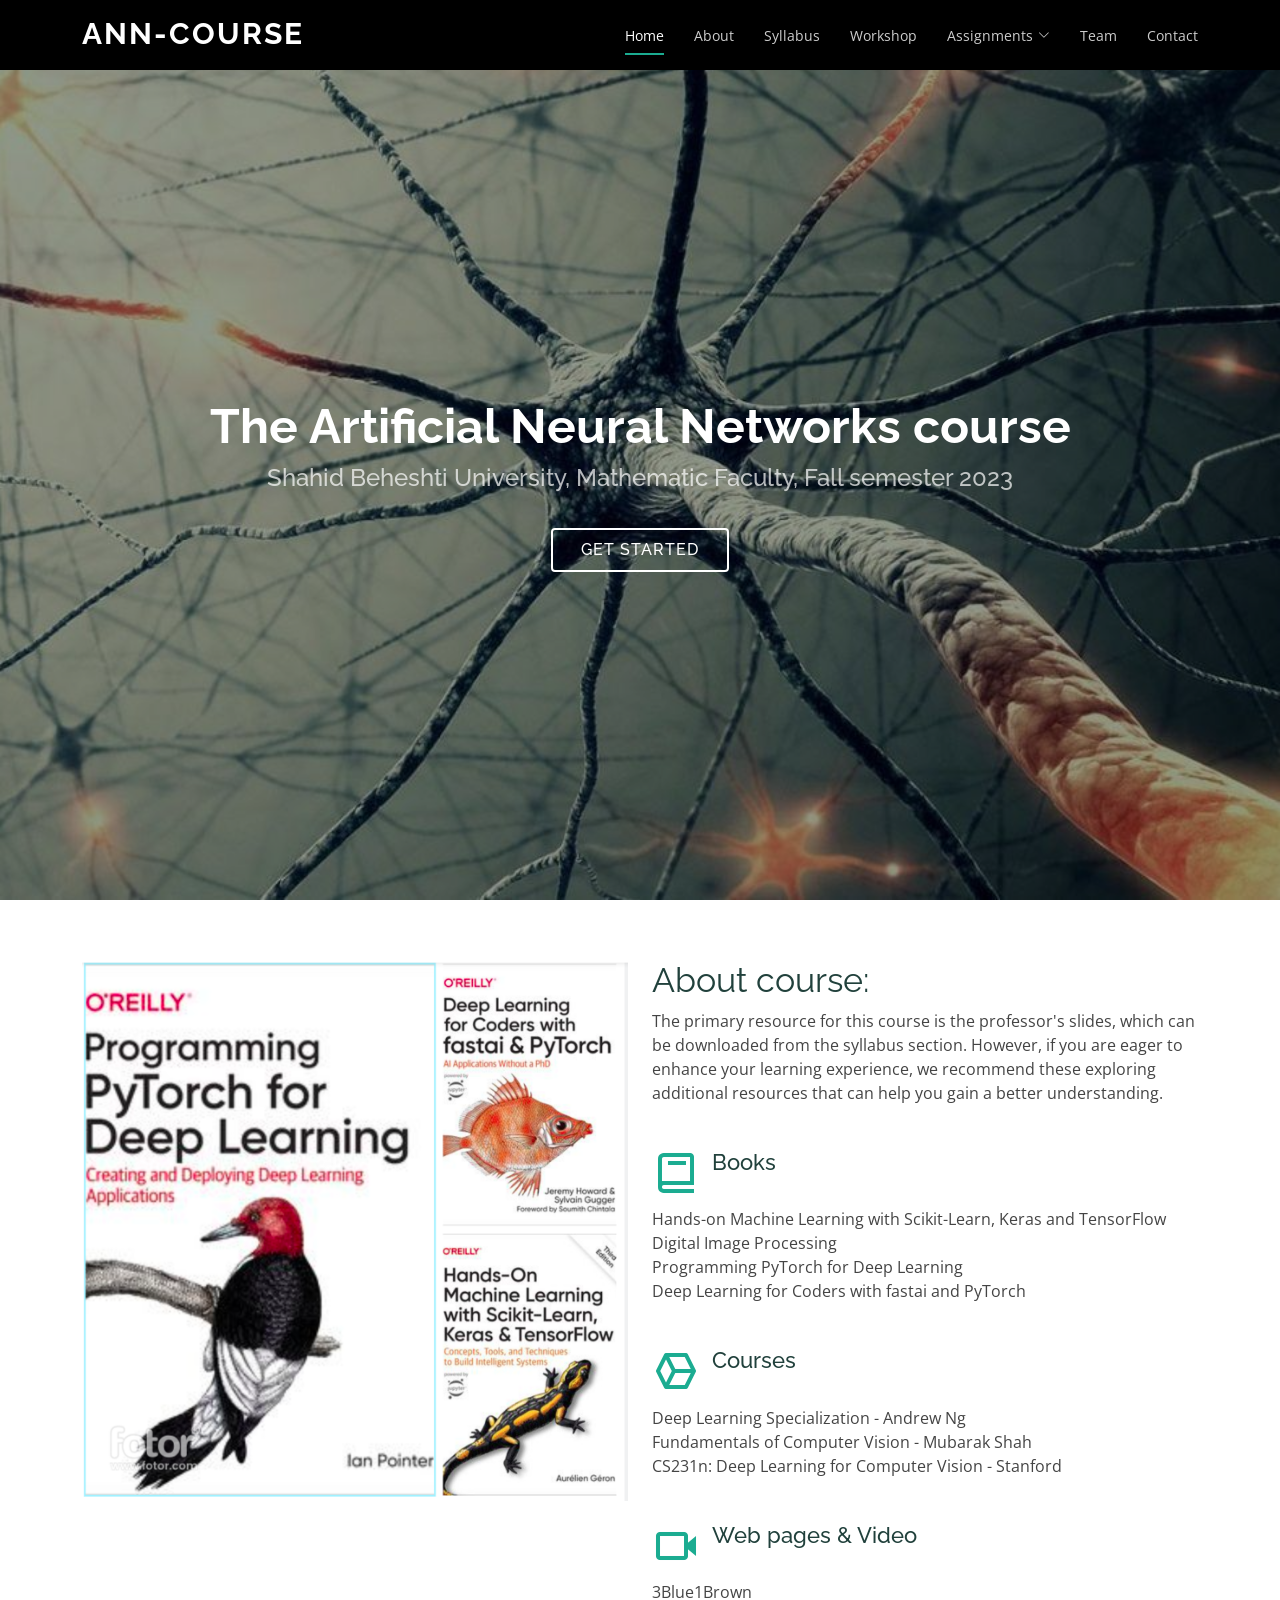
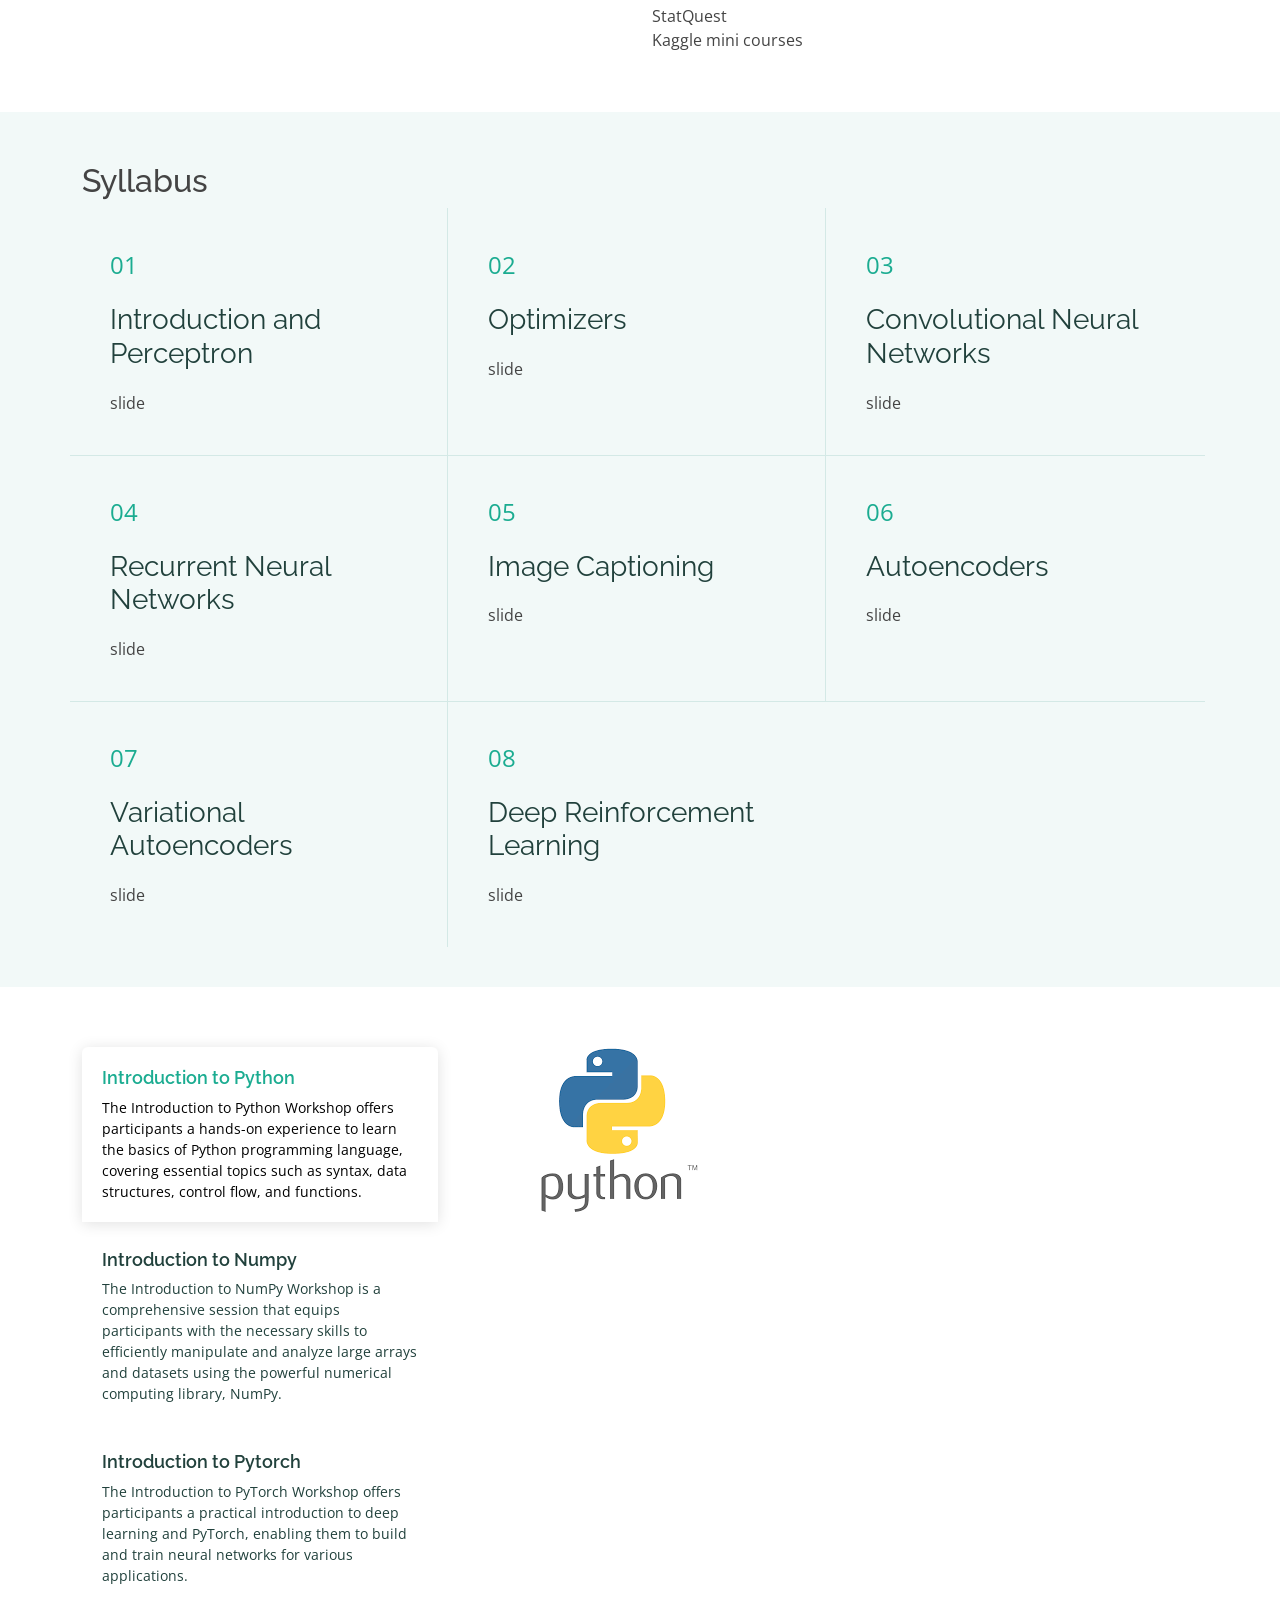
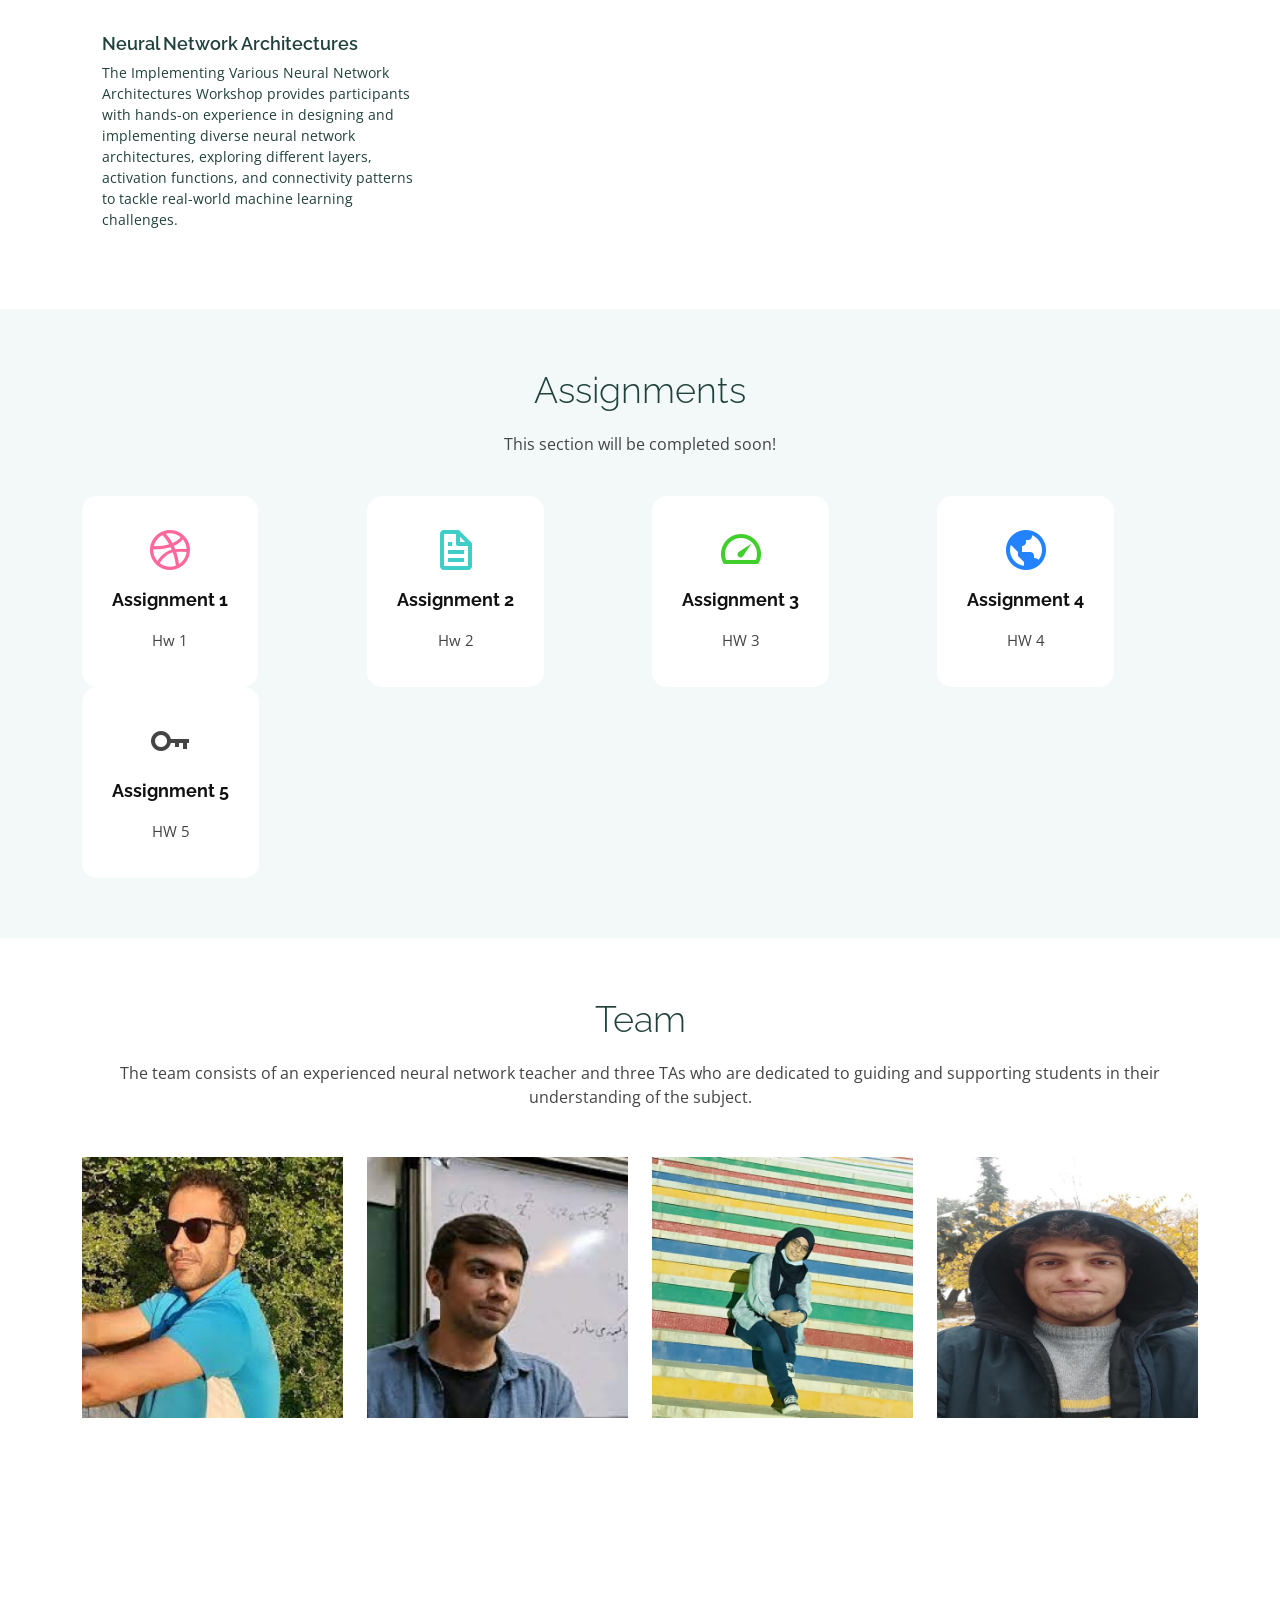
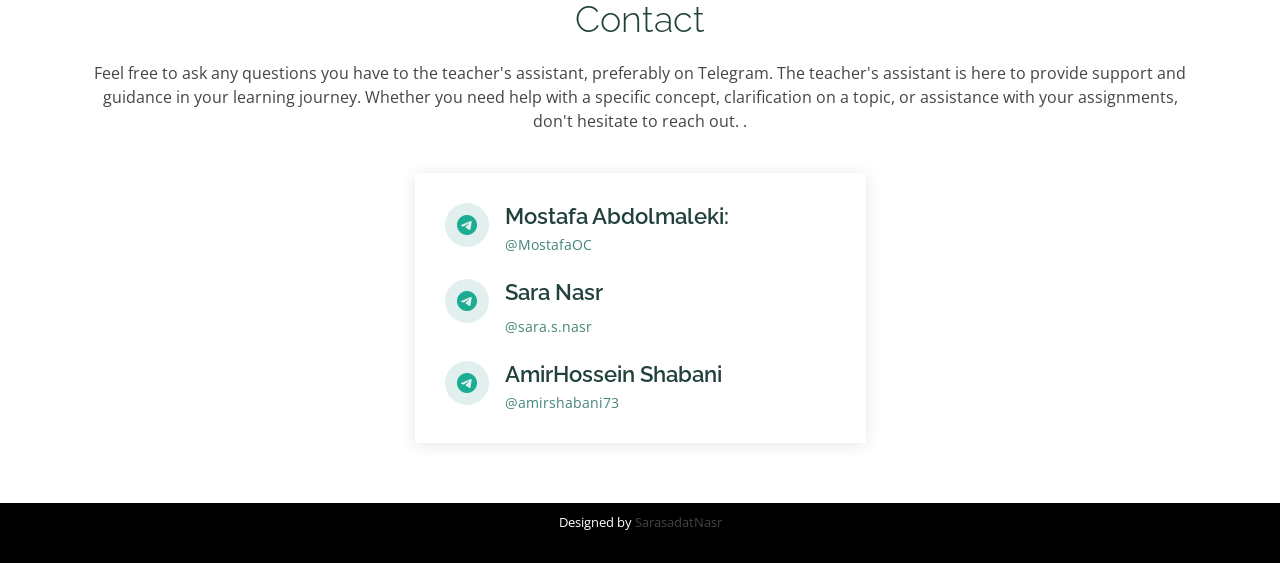
==== index.html @ a3af105b "Addition-00" ====
<!DOCTYPE html>
<html lang="en">

<head>
  <meta charset="utf-8">
  <meta content="width=device-width, initial-scale=1.0" name="viewport">

  <title>The Artificial Neural Networks course</title>
  <meta content="" name="description">
  <meta content="" name="keywords">

  <!-- Favicons -->
  <link href="assets/img/favicon.png" rel="icon">
  <link href="assets/img/apple-touch-icon.png" rel="apple-touch-icon">

  <!-- Google Fonts -->
  <link href="https://fonts.googleapis.com/css?family=Open+Sans:300,300i,400,400i,600,600i,700,700i|Raleway:300,300i,400,400i,500,500i,600,600i,700,700i|Poppins:300,300i,400,400i,500,500i,600,600i,700,700i" rel="stylesheet">

  <!-- Vendor CSS Files -->
  <link href="assets/vendor/aos/aos.css" rel="stylesheet">
  <link href="assets/vendor/bootstrap/css/bootstrap.min.css" rel="stylesheet">
  <link href="assets/vendor/bootstrap-icons/bootstrap-icons.css" rel="stylesheet">
  <link href="assets/vendor/boxicons/css/boxicons.min.css" rel="stylesheet">
  <link href="assets/vendor/glightbox/css/glightbox.min.css" rel="stylesheet">
  <link href="assets/vendor/swiper/swiper-bundle.min.css" rel="stylesheet">

  <!-- Template Main CSS File -->
  <link href="assets/css/style.css" rel="stylesheet">

  <!-- =======================================================
  * Template Name: Maxim
  * Updated: Sep 18 2023 with Bootstrap v5.3.2
  * Template URL: https://bootstrapmade.com/maxim-free-onepage-bootstrap-theme/
  * Author: BootstrapMade.com
  * License: https://bootstrapmade.com/license/
  ======================================================== -->
</head>

<body>

  <!-- ======= Header ======= -->
  <header id="header" class="fixed-top d-flex align-items-center">
    <div class="container d-flex justify-content-between">

      <div class="logo">
        <h1><a href="index.html">ANN-course</a></h1>
        <!-- Uncomment below if you prefer to use an image logo -->
        <!-- <a href="index.html"><img src="assets/img/logo.png" alt="" class="img-fluid"></a>-->
      </div>

      <nav id="navbar" class="navbar">
        <ul>
          <li><a class="nav-link scrollto active" href="#hero">Home</a></li>
          <li><a class="nav-link scrollto" href="#about">About</a></li>
          <li><a class="nav-link scrollto" href="#steps">Syllabus</a></li>
          <li><a class="nav-link scrollto " href="#portfolio">Workshop</a></li>
          <li class="dropdown"><a href="#services"><span>Assignments</span> <i class="bi bi-chevron-down"></i></a>
            <ul>
              <li><a href="#services">Assignment 1</a></li>
              <li><a href="#services">Assignment 2</a></li>
              <li><a href="#services">Assignment 3</a></li>
              <li><a href="#services">Assignment 4</a></li>
              <li><a href="#services">Assignment 5</a></li>
            </ul>
          </li>
          <li><a class="nav-link scrollto" href="#team">Team</a></li>
          <li><a class="nav-link scrollto" href="#contact">Contact</a></li>
        </ul>
        <i class="bi bi-list mobile-nav-toggle"></i>
      </nav><!-- .navbar -->

    </div>
  </header><!-- End Header -->

  <!-- ======= Hero Section ======= -->
  <section id="hero" class="d-flex flex-column justify-content-center align-items-center">
    <div class="container text-center text-md-left" data-aos="fade-up">
      <h1>The Artificial Neural Networks course</h1>
      <h2>Shahid Beheshti University, Mathematic Faculty, Fall semester 2023</h2>
      <a href="#about" class="btn-get-started scrollto">Get Started</a>
    </div>
  </section><!-- End Hero -->

  <main id="main">

    <!-- ======= About Section ======= -->
    <section id="about" class="about">
      <div class="container">

        <div class="row">
          <div class="col-xl-6 col-lg-7" data-aos="fade-right">
            <img src="assets/img/about-img.png" class="img-fluid" alt="">
          </div>
          <div class="col-xl-6 col-lg-5 pt-5 pt-lg-0">
            <h3 data-aos="fade-up">About course:</h3>
            <p data-aos="fade-up">
              The primary resource for this course is the professor's slides, which can be downloaded from the syllabus section. 
              However, if you are eager to enhance your learning experience, we recommend these exploring additional resources that
              can help you gain a better understanding.</p>
            <div class="icon-box" data-aos="fade-up">
              <i class="bx bx-book"><iconify-icon icon="clarity:book-line"></iconify-icon></i>
              <h4>Books</h4>
              <br>
              <a href="https://www.oreilly.com/library/view/hands-on-machine-learning/9781098125967/">
                Hands-on Machine Learning with Scikit-Learn, Keras and TensorFlow</a><br>
              <a href="http://sdeuoc.ac.in/sites/default/files/sde_videos/Digital%20Image%20Processing%203rd%20ed.%20-%20R.%20Gonzalez%2C%20R.%20Woods-ilovepdf-compressed.pdf">
              Digital Image Processing</a><br>
              <a href="https://www.oreilly.com/library/view/programming-pytorch-for/9781492045342/">
              Programming PyTorch for Deep Learning</a><br>
              <a href="https://www.oreilly.com/library/view/deep-learning-for/9781492045519/">
              Deep Learning for Coders with fastai and PyTorch</a>
            </div>

            <div class="icon-box" data-aos="fade-up" data-aos-delay="100">
              <i class="bx bx-cube-alt"></i>
              <h4>Courses</h4><br>
              <a href="https://www.coursera.org/specializations/deep-learning">Deep Learning Specialization - Andrew Ng</a><br>
              <a href="https://youtube.com/playlist?list=PLmyoWnoyCKo8epWKGHAm4m_SyzoYhslk5">Fundamentals of Computer Vision - Mubarak Shah</a><br>
              <a href="https://youtube.com/playlist?list=PLf7L7Kg8_FNxHATtLwDceyh72QQL9pvpQ">CS231n: Deep Learning for Computer Vision - Stanford</a>
            </div>

            <div class="icon-box" data-aos="fade-up" data-aos-delay="200">
              <i class="bx bx-video"></i>
              <h4>Web pages & Video</h4><br>
              <a href="https://www.youtube.com/c/3blue1brown/">3Blue1Brown </a><br>
              <a href="https://www.youtube.com/c/joshstarmer/">StatQuest</a><br>
              <a href="https://www.kaggle.com/learn">Kaggle mini courses </a>
            </div>

          </div>
        </div>

      </div>
    </section><!-- End About Section -->

    <!-- ======= Steps Section ======= -->
    <section id="steps" class="steps section-bg">
      <div class="container">
        <h2>Syllabus</h2>
        <div class="row no-gutters">

          <div class="col-lg-4 col-md-6 content-item" data-aos="fade-in">
            <span>01</span>
            <h4>Introduction and Perceptron</h4>
            <a href="./assets/slides/CNN.pdf">slide</a>
          </div>

          <div class="col-lg-4 col-md-6 content-item" data-aos="fade-in" data-aos-delay="100">
            <span>02</span>
            <h4>Optimizers</h4>
            <a href="./assets/slides/Optimizers.pdf">slide</a>
          </div>

          <div class="col-lg-4 col-md-6 content-item" data-aos="fade-in" data-aos-delay="200">
            <span>03</span>
            <h4> Convolutional Neural Networks</h4>
            <a href="./assets/slides/CNN.pdf">slide</a>
          </div>

          <div class="col-lg-4 col-md-6 content-item" data-aos="fade-in" data-aos-delay="300">
            <span>04</span>
            <h4>Recurrent Neural Networks</h4>
            <a href="./assets/slides/RNN.pdf">slide</a>
          </div>

          <div class="col-lg-4 col-md-6 content-item" data-aos="fade-in" data-aos-delay="400">
            <span>05</span>
            <h4>Image Captioning</h4>
            <a href="./assets/slides/Image captioning.pdf">slide</a>
          </div>

          <div class="col-lg-4 col-md-6 content-item" data-aos="fade-in" data-aos-delay="500">
            <span>06</span>
            <h4>Autoencoders</h4>
            <a href="./assets/slides/Autoencoders.pdf">slide</a>
          </div>

          <div class="col-lg-4 col-md-6 content-item" data-aos="fade-in" data-aos-delay="500">
            <span>07</span>
            <h4>Variational Autoencoders</h4>
            <a href="./assets/slides/VAE.pdf">slide</a>
          </div>

          <div class="col-lg-4 col-md-6 content-item" data-aos="fade-in" data-aos-delay="500">
            <span>08</span>
            <h4>Deep Reinforcement Learning</h4>
            <a href="./assets/slides/CNN.pdf">slide</a>
          </div>
        </div>

      </div>
    </section><!-- End Steps Section -->

    <!-- ======= Features Section ======= -->
    <section id="features" class="features">
      <div class="container">

        <div class="row">
          <div class="col-lg-4 mb-5 mb-lg-0" data-aos="fade-right">
            <ul class="nav nav-tabs flex-column">
              <li class="nav-item">
                <a class="nav-link active show" data-bs-toggle="tab" href="#tab-1">
                  <h4>Introduction to Python</h4>
                  <p>The Introduction to Python Workshop offers participants a hands-on experience to learn the basics of Python programming language,
                     covering essential topics such as syntax, data structures, control flow, and functions.</p>
                </a>
              </li>
              <li class="nav-item mt-2">
                <a class="nav-link" data-bs-toggle="tab" href="#tab-2">
                  <h4>Introduction to Numpy</h4>
                  <p>The Introduction to NumPy Workshop is a comprehensive session that equips participants with the necessary skills to
                    efficiently manipulate and analyze large arrays and datasets using the powerful numerical computing library, NumPy.</p>
                </a>
              </li>
              <li class="nav-item mt-2">
                <a class="nav-link" data-bs-toggle="tab" href="#tab-3">
                  <h4>Introduction to Pytorch</h4>
                  <p>The Introduction to PyTorch Workshop offers participants a practical introduction to deep learning and PyTorch,
                     enabling them to build and train neural networks for various applications.</p>
                </a>
              </li>
              <li class="nav-item mt-2">
                <a class="nav-link" data-bs-toggle="tab" href="#tab-4">
                  <h4>Neural Network Architectures</h4>
                  <p>The Implementing Various Neural Network Architectures Workshop provides participants with hands-on experience in
                    designing and implementing diverse neural network architectures, exploring different layers, activation functions, 
                    and connectivity patterns to tackle real-world machine learning challenges.</p>
                </a>
              </li>
            </ul>
          </div>
          <div class="col-lg-7 ml-auto" data-aos="fade-left">
            <div class="tab-content">
              <div class="tab-pane active show" id="tab-1">
                <figure>
                  <img src="assets/img/features-1.png" alt="" class="img-fluid">
                </figure>
              </div>
              <div class="tab-pane" id="tab-2">
                <figure>
                  <img src="assets/img/features-2.png" alt="" class="img-fluid">
                </figure>
              </div>
              <div class="tab-pane" id="tab-3">
                <figure>
                  <img src="assets/img/features-3.png" alt="" class="img-fluid">
                </figure>
              </div>
              <div class="tab-pane" id="tab-4">
                <figure>
                  <img src="assets/img/features-4.png" alt="" class="img-fluid">
                </figure>
              </div>
            </div>
          </div>
        </div>

      </div>
    </section><!-- End Features Section -->

    <!-- ======= Services Section ======= -->
    <section id="services" class="services section-bg">
      <div class="container">

        <div class="section-title" data-aos="fade-up">
          <h2>Assignments</h2>
          <p>This section will be completed soon!</p>
        </div>

        <div class="row">
          <div class="col-md-6 col-lg-3 d-flex align-items-stretch mb-5 mb-lg-0" data-aos="fade-up">
            <div class="icon-box icon-box-pink">
              <div class="icon"><i class="bx bxl-dribbble"></i></div>
              <h4 class="title"><a href="">Assignment 1</a></h4>
              <p class="description">Hw 1</p>
            </div>
          </div>

          <div class="col-md-6 col-lg-3 d-flex align-items-stretch mb-5 mb-lg-0" data-aos="fade-up" data-aos-delay="100">
            <div class="icon-box icon-box-cyan">
              <div class="icon"><i class="bx bx-file"></i></div>
              <h4 class="title"><a href="">Assignment 2</a></h4>
              <p class="description">Hw 2</p>
            </div>
          </div>

          <div class="col-md-6 col-lg-3 d-flex align-items-stretch mb-5 mb-lg-0" data-aos="fade-up" data-aos-delay="200">
            <div class="icon-box icon-box-green">
              <div class="icon"><i class="bx bx-tachometer"></i></div>
              <h4 class="title"><a href="">Assignment 3</a></h4>
              <p class="description">HW 3</p>
            </div>
          </div>

          <div class="col-md-6 col-lg-3 d-flex align-items-stretch mb-5 mb-lg-0" data-aos="fade-up" data-aos-delay="300">
            <div class="icon-box icon-box-blue">
              <div class="icon"><i class="bx bx-world"></i></div>
              <h4 class="title"><a href="">Assignment 4</a></h4>
              <p class="description">HW 4</p>
            </div>
          </div>

          <div class="col-md-6 col-lg-3 d-flex align-items-stretch mb-5 mb-lg-0" data-aos="fade-up" data-aos-delay="300">
            <div class="icon-box icon-box-yellow">
              <div class="icon"><i class="bx bx-key"></i></div>
              <h4 class="title"><a href="">Assignment 5</a></h4>
              <p class="description">HW 5</p>
            </div>
          </div>

        </div>

      </div>
    </section><!-- End Services Section -->


    <!-- ======= Team Section ======= -->
    <section id="team" class="team">
      <div class="container">

        <div class="section-title" data-aos="fade-up">
          <h2>Team</h2>
          <p>The team consists of an experienced neural network teacher and three TAs who are dedicated to guiding and supporting students in their understanding of the subject.</p>
          <br>
          <br>
        <div class="row">

          <div class="col-xl-3 col-lg-4 col-md-6" data-aos="fade-up">
            <div class="member">
              <img src="assets/img/team/team-1.jpeg" class="img-fluid" alt="">
              <div class="member-info">
                <div class="member-info-content">
                  <h4>Prof.Kheradpisheh</h4>
                  <span>INSTRUCTOR</span>
                </div>
                <div class="social">
                  <a href=""><i class="bi bi-twitter"></i></a>
                  <a href=""><i class="bi bi-facebook"></i></a>
                  <a href=""><i class="bi bi-instagram"></i></a>
                  <a href=""><i class="bi bi-linkedin"></i></a>
                </div>
              </div>
            </div>
          </div>

          <div class="col-xl-3 col-lg-4 col-md-6" data-aos="fade-up" data-aos-delay="100">
            <div class="member">
              <img src="assets/img/team/team-2.jpeg" class="img-fluid" alt="">
              <div class="member-info">
                <div class="member-info-content">
                  <h4>Mostafa Abdolmaleki</h4>
                  <span>HEAD ASSISTANT</span>
                </div>
                <div class="social">
                  <a href=""><i class="bi bi-twitter"></i></a>
                  <a href=""><i class="bi bi-facebook"></i></a>
                  <a href=""><i class="bi bi-instagram"></i></a>
                  <a href=""><i class="bi bi-linkedin"></i></a>
                </div>
              </div>
            </div>
          </div>

          <div class="col-xl-3 col-lg-4 col-md-6" data-aos="fade-up" data-aos-delay="200">
            <div class="member">
              <img src="assets/img/team/team-3.jpg" class="img-fluid" alt="">
              <div class="member-info">
                <div class="member-info-content">
                  <h4>Sara Nasr</h4>
                  <span>ASSISTANT</span>
                </div>
                <div class="social">
                  <a href=""><i class="bi bi-twitter"></i></a>
                  <a href=""><i class="bi bi-facebook"></i></a>
                  <a href=""><i class="bi bi-instagram"></i></a>
                  <a href=""><i class="bi bi-linkedin"></i></a>
                </div>
              </div>
            </div>
          </div>

          <div class="col-xl-3 col-lg-4 col-md-6" data-aos="fade-up" data-aos-delay="300">
            <div class="member">
              <img src="assets/img/team/team-4.jpg" class="img-fluid" alt="">
              <div class="member-info">
                <div class="member-info-content">
                  <h4>AmirHossein Shabani</h4>
                  <span>ASSISTANT</span>
                </div>
                <div class="social">
                  <a href=""><i class="bi bi-twitter"></i></a>
                  <a href=""><i class="bi bi-facebook"></i></a>
                  <a href=""><i class="bi bi-instagram"></i></a>
                  <a href=""><i class="bi bi-linkedin"></i></a>
                </div>
              </div>
            </div>
          </div>

        </div>

      </div>
    </section><!-- End Team Section -->


    <!-- ======= Contact Section ======= -->
    <section id="contact" class="contact">
      <div class="container">

        <div class="section-title" data-aos="fade-up">
          <h2>Contact</h2>
          <p>Feel free to ask any questions you have to the teacher's assistant, preferably on Telegram. The teacher's assistant is 
            here to provide support and guidance in your learning journey. Whether you need help with a specific concept, clarification 
            on a topic, or assistance with your assignments, don't hesitate to reach out. .</p>
        </div>

        <div class="row no-gutters justify-content-center" data-aos="fade-up">

          <div class="col-lg-5 d-flex align-items-stretch">
            <div class="info">
              <div class="address">
                <i class="bi bi-telegram"></i>
                <h4>Mostafa Abdolmaleki:</h4>
                <p>@MostafaOC</p>
              </div>

              <div class="email mt-4">
                <i class="bi bi-telegram"></i>
                <h4>Sara Nasr</h4>
                <p>@sara.s.nasr</p>
              </div>

              <div class="phone mt-4">
                <i class="bi bi-telegram"></i>
                <h4>AmirHossein Shabani</h4>
                <p>@amirshabani73</p>
              </div>

            </div>

          </div>


        </div>

      </div>
    </section><!-- End Contact Section -->

  </main><!-- End #main -->

  <!-- ======= Footer ======= -->
  <footer id="footer">
    <div class="container">
      <div class="credits">
        Designed by <a href="#">SarasadatNasr</a>
      </div>
    </div>
  </footer><!-- End Footer -->

  <a href="#" class="back-to-top d-flex align-items-center justify-content-center"><i class="bi bi-arrow-up-short"></i></a>

  <!-- Vendor JS Files -->
  <script src="assets/vendor/aos/aos.js"></script>
  <script src="assets/vendor/bootstrap/js/bootstrap.bundle.min.js"></script>
  <script src="assets/vendor/glightbox/js/glightbox.min.js"></script>
  <script src="assets/vendor/isotope-layout/isotope.pkgd.min.js"></script>
  <script src="assets/vendor/swiper/swiper-bundle.min.js"></script>
  <script src="assets/vendor/php-email-form/validate.js"></script>

  <!-- Template Main JS File -->
  <script src="assets/js/main.js"></script>

</body>

</html>
---- assets/css/style.css ----
/**
* Template Name: Maxim
* Updated: Sep 18 2023 with Bootstrap v5.3.2
* Template URL: https://bootstrapmade.com/maxim-free-onepage-bootstrap-theme/
* Author: BootstrapMade.com
* License: https://bootstrapmade.com/license/
*/

/*--------------------------------------------------------------
# General
--------------------------------------------------------------*/
body {
  font-family: "Open Sans", sans-serif;
  color: #444444;
}

a {
  color: #444444;
  text-decoration: none;
}

a:hover {
  color: #22d8b6;
  text-decoration: none;
}

h1,
h2,
h3,
h4,
h5,
h6 {
  font-family: "Raleway", sans-serif;
}

/*--------------------------------------------------------------
# Back to top button
--------------------------------------------------------------*/
.back-to-top {
  position: fixed;
  visibility: hidden;
  opacity: 0;
  right: 15px;
  bottom: 15px;
  z-index: 996;
  background: #1bac91;
  width: 40px;
  height: 40px;
  border-radius: 4px;
  transition: all 0.4s;
}

.back-to-top i {
  font-size: 28px;
  color: #fff;
  line-height: 0;
}

.back-to-top:hover {
  background: #21cfaf;
  color: #fff;
}

.back-to-top.active {
  visibility: visible;
  opacity: 1;
}

/*--------------------------------------------------------------
# Disable aos animation delay on mobile devices
--------------------------------------------------------------*/
@media screen and (max-width: 768px) {
  [data-aos-delay] {
    transition-delay: 0 !important;
  }
}

/*--------------------------------------------------------------
# Header
--------------------------------------------------------------*/
#header {
  height: 70px;
  transition: all 0.5s;
  z-index: 997;
  background: #000;
}

#header .logo h1 {
  font-size: 30px;
  margin: 0;
  padding: 6px 0;
  line-height: 1;
  font-weight: 700;
  letter-spacing: 2px;
  text-transform: uppercase;
}

#header .logo h1 a,
#header .logo h1 a:hover {
  color: #fff;
  text-decoration: none;
}

#header .logo img {
  padding: 0;
  margin: 0;
  max-height: 40px;
}

@media (max-width: 992px) {
  #header {
    height: 60px;
  }
}

/*--------------------------------------------------------------
# Navigation Menu
--------------------------------------------------------------*/
/**
* Desktop Navigation 
*/
.navbar {
  padding: 0;
}

.navbar ul {
  margin: 0;
  padding: 0;
  display: flex;
  list-style: none;
  align-items: center;
}

.navbar li {
  position: relative;
}

.navbar>ul>li+li {
  margin-left: 30px;
}

.navbar a,
.navbar a:focus {
  display: flex;
  align-items: center;
  justify-content: space-between;
  padding: 12px 0;
  font-size: 14px;
  color: rgba(255, 255, 255, 0.8);
  white-space: nowrap;
  transition: 0.3s;
  position: relative;
}

.navbar a i,
.navbar a:focus i {
  font-size: 12px;
  line-height: 0;
  margin-left: 5px;
}

.navbar>ul>li>a:before {
  content: "";
  position: absolute;
  width: 100%;
  height: 2px;
  bottom: 3px;
  left: 0;
  background-color: #1bac91;
  visibility: hidden;
  width: 0px;
  transition: all 0.3s ease-in-out 0s;
}

.navbar a:hover:before,
.navbar li:hover>a:before,
.navbar .active:before {
  visibility: visible;
  width: 100%;
}

.navbar a:hover,
.navbar .active,
.navbar .active:focus,
.navbar li:hover>a {
  color: #fff;
}

.navbar .dropdown ul {
  display: block;
  position: absolute;
  left: 0;
  top: 100%;
  margin: 0;
  padding: 10px 0;
  z-index: 99;
  opacity: 0;
  visibility: hidden;
  background: #fff;
  box-shadow: 0px 0px 30px rgba(127, 137, 161, 0.25);
  transition: 0.3s;
}

.navbar .dropdown ul li {
  min-width: 200px;
}

.navbar .dropdown ul a {
  padding: 10px 20px;
  font-size: 14px;
  text-transform: none;
  font-weight: 500;
  color: #062822;
}

.navbar .dropdown ul a i {
  font-size: 12px;
}

.navbar .dropdown ul a:hover,
.navbar .dropdown ul .active:hover,
.navbar .dropdown ul li:hover>a {
  color: #1bac91;
}

.navbar .dropdown:hover>ul {
  opacity: 1;
  visibility: visible;
}

.navbar .dropdown .dropdown ul {
  top: 0;
  left: calc(100% - 30px);
  visibility: hidden;
}

.navbar .dropdown .dropdown:hover>ul {
  opacity: 1;
  top: 0;
  left: 100%;
  visibility: visible;
}

@media (max-width: 1366px) {
  .navbar .dropdown .dropdown ul {
    left: -90%;
  }

  .navbar .dropdown .dropdown:hover>ul {
    left: -100%;
  }
}

/**
* Mobile Navigation 
*/
.mobile-nav-toggle {
  color: #fff;
  font-size: 28px;
  cursor: pointer;
  display: none;
  line-height: 0;
  transition: 0.5s;
}

@media (max-width: 991px) {
  .mobile-nav-toggle {
    display: block;
  }

  .navbar ul {
    display: none;
  }
}

.navbar-mobile {
  position: fixed;
  overflow: hidden;
  top: 0;
  right: 0;
  left: 0;
  bottom: 0;
  background: rgba(16, 31, 29, 0.9);
  transition: 0.3s;
  z-index: 0;
}

.navbar-mobile .mobile-nav-toggle {
  position: absolute;
  top: 15px;
  right: 15px;
}

.navbar-mobile ul {
  display: block;
  position: absolute;
  top: 55px;
  right: 15px;
  bottom: 15px;
  left: 15px;
  padding: 10px 0;
  background-color: #fff;
  overflow-y: auto;
  transition: 0.3s;
}

.navbar-mobile>ul>li+li {
  margin: 0;
}

.navbar-mobile a:hover:before,
.navbar-mobile li:hover>a:before,
.navbar-mobile .active:before {
  visibility: hidden;
}

.navbar-mobile a,
.navbar-mobile a:focus {
  padding: 10px 20px;
  font-size: 15px;
  color: #21413c;
}

.navbar-mobile a:hover,
.navbar-mobile .active,
.navbar-mobile li:hover>a {
  color: #1bac91;
}

.navbar-mobile .getstarted,
.navbar-mobile .getstarted:focus {
  margin: 15px;
}

.navbar-mobile .dropdown ul {
  position: static;
  display: none;
  margin: 10px 20px;
  padding: 10px 0;
  z-index: 99;
  opacity: 1;
  visibility: visible;
  background: #fff;
  box-shadow: 0px 0px 30px rgba(127, 137, 161, 0.25);
}

.navbar-mobile .dropdown ul li {
  min-width: 200px;
}

.navbar-mobile .dropdown ul a {
  padding: 10px 20px;
}

.navbar-mobile .dropdown ul a i {
  font-size: 12px;
}

.navbar-mobile .dropdown ul a:hover,
.navbar-mobile .dropdown ul .active:hover,
.navbar-mobile .dropdown ul li:hover>a {
  color: #1bac91;
}

.navbar-mobile .dropdown>.dropdown-active {
  display: block;
}

/*--------------------------------------------------------------
# Hero Section
--------------------------------------------------------------*/
#hero {
  width: 100%;
  height: calc(100vh - 70px);
  background: url("../img/hero-bg.jpg") center center;
  background-size: cover;
  position: relative;
  margin-top: 70px;
  padding: 0;
}

#hero:before {
  content: "";
  background: rgba(0, 0, 0, 0.4);
  position: absolute;
  bottom: 0;
  top: 0;
  left: 0;
  right: 0;
}

#hero .container {
  z-index: 2;
}

#hero h1 {
  margin: 0 0 10px 0;
  font-size: 48px;
  font-weight: 700;
  line-height: 56px;
  color: #fff;
}

#hero h2 {
  color: rgba(255, 255, 255, 0.7);
  margin-bottom: 35px;
  font-size: 24px;
}

#hero .btn-get-started {
  font-family: "Raleway", sans-serif;
  text-transform: uppercase;
  font-weight: 500;
  font-size: 16px;
  letter-spacing: 1px;
  display: inline-block;
  padding: 8px 28px;
  border-radius: 4px;
  transition: 0.5s;
  border: 2px solid #fff;
  color: #fff;
}

#hero .btn-get-started:hover {
  border-color: #1bac91;
  background: #1bac91;
}

@media (min-width: 1024px) {
  #hero {
    background-attachment: fixed;
  }
}

@media (max-width: 992px) {
  #hero {
    margin-top: 60px;
    height: calc(100vh - 60px);
  }
}

@media (max-width: 768px) {
  #hero h1 {
    font-size: 28px;
    line-height: 36px;
  }

  #hero h2 {
    font-size: 18px;
    line-height: 24px;
    margin-bottom: 30px;
  }
}

/*--------------------------------------------------------------
# Sections General
--------------------------------------------------------------*/
section {
  padding: 60px 0;
  overflow: hidden;
}

.section-bg {
  background-color: #f2f9f8;
}

.section-title {
  padding-bottom: 40px;
  text-align: center;
}

.section-title h2 {
  font-size: 36px;
  font-weight: 300;
  margin-bottom: 20px;
  padding-bottom: 0;
  color: #21413c;
}

.section-title p {
  margin-bottom: 0;
}

/*--------------------------------------------------------------
# Breadcrumbs
--------------------------------------------------------------*/
.breadcrumbs {
  padding: 20px 0;
  background-color: #f7f7f7;
  min-height: 40px;
  margin-top: 72px;
}

@media (max-width: 992px) {
  .breadcrumbs {
    margin-top: 60px;
  }
}

.breadcrumbs h2 {
  font-size: 24px;
  font-weight: 300;
  margin: 0;
}

@media (max-width: 992px) {
  .breadcrumbs h2 {
    margin: 0 0 10px 0;
  }
}

.breadcrumbs ol {
  display: flex;
  flex-wrap: wrap;
  list-style: none;
  padding: 0;
  margin: 0;
  font-size: 14px;
}

.breadcrumbs ol li+li {
  padding-left: 10px;
}

.breadcrumbs ol li+li::before {
  display: inline-block;
  padding-right: 10px;
  color: #6c757d;
  content: "/";
}

@media (max-width: 768px) {
  .breadcrumbs .d-flex {
    display: block !important;
  }

  .breadcrumbs ol {
    display: block;
  }

  .breadcrumbs ol li {
    display: inline-block;
  }
}

/*--------------------------------------------------------------
# About
--------------------------------------------------------------*/
.about h3 {
  font-weight: 400;
  font-size: 34px;
  color: #21413c;
}

.about .icon-box {
  margin-top: 44px;
}

.about .icon-box i {
  font-size: 48px;
  float: left;
  color: #1bac91;
}

.about .icon-box h4 {
  font-size: 22px;
  font-weight: 500;
  margin-left: 60px;
  color: #21413c;
}

.about .icon-box p {
  font-size: 15px;
  color: #848484;
  margin-left: 60px;
}

/*--------------------------------------------------------------
# Steps
--------------------------------------------------------------*/
.steps {
  padding: 50px 0 40px 0;
}

.steps .row {
  overflow: hidden;
}

.steps .content-item {
  padding: 40px;
  border-left: 1px solid #d4e9e6;
  border-bottom: 1px solid #d4e9e6;
  margin: -1px;
}

.steps .content-item span {
  display: block;
  font-size: 24px;
  font-weight: 400;
  color: #1bac91;
}

.steps .content-item h4 {
  font-size: 28px;
  font-weight: 400;
  padding: 0;
  margin: 20px 0;
  color: #21413c;
}

.steps .content-item p {
  color: #aaaaaa;
  font-size: 15px;
  margin: 0;
  padding: 0;
}

@media (max-width: 768px) {
  .steps .content-item {
    padding: 40px 0;
  }
}

/*--------------------------------------------------------------
# Features
--------------------------------------------------------------*/
.features .nav-tabs {
  border: 0;
}

.features .nav-link {
  border: 0;
  padding: 20px;
  transition: 0.3s;
  color: #21413c;
}

.features .nav-link:hover {
  color: #1bac91;
}

.features .nav-link h4 {
  font-size: 18px;
  font-weight: 600;
}

.features .nav-link p {
  font-size: 14px;
  margin-bottom: 0;
}

.features .nav-link.active {
  box-shadow: 0px 2px 15px rgba(0, 0, 0, 0.12);
}

.features .nav-link.active h4 {
  color: #1bac91;
}

.features .tab-pane.active {
  animation: slide-down 0.5s ease-out;
}

@keyframes slide-down {
  0% {
    opacity: 0;
  }

  100% {
    opacity: 1;
  }
}

/*--------------------------------------------------------------
# Services
--------------------------------------------------------------*/
.services .icon-box {
  padding: 30px;
  position: relative;
  overflow: hidden;
  margin: 0;
  background: #fff;
  transition: all 0.3s ease-in-out;
  border-radius: 15px;
  text-align: center;
  border-bottom: 3px solid #fff;
}

.services .icon-box:hover {
  box-shadow: 0 2px 29px 0 rgba(37, 37, 37, 0.1);
}

.services .icon i {
  font-size: 48px;
  line-height: 1;
  margin-bottom: 15px;
}

.services .title {
  font-weight: 700;
  margin-bottom: 15px;
  font-size: 18px;
}

.services .title a {
  color: #111;
}

.services .description {
  font-size: 15px;
  line-height: 28px;
  margin-bottom: 0;
}

.services .icon-box-pink .icon i {
  color: #ff689b;
}

.services .icon-box-cyan .icon i {
  color: #3fcdc7;
}

.services .icon-box-green .icon i {
  color: #41cf2e;
}

.services .icon-box-blue .icon i {
  color: #2282ff;
}

/*--------------------------------------------------------------
# Testimonials
--------------------------------------------------------------*/
.testimonials .testimonials-carousel,
.testimonials .testimonials-slider {
  overflow: hidden;
}

.testimonials .testimonial-item {
  box-sizing: content-box;
  min-height: 320px;
}

.testimonials .testimonial-item .testimonial-img {
  width: 90px;
  border-radius: 50%;
  margin: -40px 0 0 40px;
  position: relative;
  z-index: 2;
  border: 6px solid #fff;
}

.testimonials .testimonial-item h3 {
  font-size: 18px;
  font-weight: bold;
  margin: 10px 0 5px 45px;
  color: #111;
}

.testimonials .testimonial-item h4 {
  font-size: 14px;
  color: #999;
  margin: 0 0 0 45px;
}

.testimonials .testimonial-item .quote-icon-left,
.testimonials .testimonial-item .quote-icon-right {
  color: #a8d3cc;
  font-size: 26px;
}

.testimonials .testimonial-item .quote-icon-left {
  display: inline-block;
  left: -5px;
  position: relative;
}

.testimonials .testimonial-item .quote-icon-right {
  display: inline-block;
  right: -5px;
  position: relative;
  top: 10px;
}

.testimonials .testimonial-item p {
  font-style: italic;
  margin: 0 15px 0 15px;
  padding: 20px 20px 60px 20px;
  background: #eff7f6;
  position: relative;
  border-radius: 6px;
  position: relative;
  z-index: 1;
}

.testimonials .swiper-pagination {
  margin-top: 20px;
  position: relative;
}

.testimonials .swiper-pagination .swiper-pagination-bullet {
  width: 12px;
  height: 12px;
  background-color: #fff;
  opacity: 1;
  border: 1px solid #1bac91;
}

.testimonials .swiper-pagination .swiper-pagination-bullet-active {
  background-color: #1bac91;
}

/*--------------------------------------------------------------
# Portfolio
--------------------------------------------------------------*/
.portfolio .portfolio-item {
  margin-bottom: 30px;
}

.portfolio #portfolio-flters {
  padding: 0;
  margin: 0 auto 35px auto;
  list-style: none;
  text-align: center;
  background: #fff;
  box-shadow: 0px 2px 15px rgba(0, 0, 0, 0.1);
  border-radius: 50px;
  padding: 8px 20px;
}

.portfolio #portfolio-flters li {
  cursor: pointer;
  display: inline-block;
  padding: 10px 15px 8px 15px;
  font-size: 14px;
  font-weight: 600;
  line-height: 1;
  text-transform: uppercase;
  color: #444444;
  margin-bottom: 5px;
  transition: all 0.3s ease-in-out;
}

.portfolio #portfolio-flters li:hover,
.portfolio #portfolio-flters li.filter-active {
  color: #1bac91;
}

.portfolio #portfolio-flters li:last-child {
  margin-right: 0;
}

.portfolio .portfolio-wrap {
  transition: 0.3s;
  position: relative;
  overflow: hidden;
  z-index: 1;
  background: rgba(0, 0, 0, 0.6);
}

.portfolio .portfolio-wrap::before {
  content: "";
  background: rgba(0, 0, 0, 0.5);
  position: absolute;
  left: 30px;
  right: 30px;
  top: 30px;
  bottom: 30px;
  transition: all ease-in-out 0.3s;
  z-index: 2;
  opacity: 0;
}

.portfolio .portfolio-wrap .portfolio-info {
  opacity: 0;
  position: absolute;
  top: 0;
  left: 0;
  right: 0;
  bottom: 0;
  text-align: center;
  z-index: 3;
  transition: all ease-in-out 0.3s;
  display: flex;
  flex-direction: column;
  justify-content: center;
  align-items: center;
}

.portfolio .portfolio-wrap .portfolio-info::before {
  display: block;
  content: "";
  width: 48px;
  height: 48px;
  position: absolute;
  top: 35px;
  left: 35px;
  border-top: 3px solid #fff;
  border-left: 3px solid #fff;
  transition: all 0.5s ease 0s;
  z-index: 9994;
}

.portfolio .portfolio-wrap .portfolio-info::after {
  display: block;
  content: "";
  width: 48px;
  height: 48px;
  position: absolute;
  bottom: 35px;
  right: 35px;
  border-bottom: 3px solid #fff;
  border-right: 3px solid #fff;
  transition: all 0.5s ease 0s;
  z-index: 9994;
}

.portfolio .portfolio-wrap .portfolio-info h4 {
  font-size: 20px;
  color: #fff;
  font-weight: 600;
}

.portfolio .portfolio-wrap .portfolio-info p {
  color: #ffffff;
  font-size: 14px;
  text-transform: uppercase;
  padding: 0;
  margin: 0;
}

.portfolio .portfolio-wrap .portfolio-links {
  text-align: center;
  z-index: 4;
}

.portfolio .portfolio-wrap .portfolio-links a {
  color: #fff;
  margin: 0 2px;
  font-size: 28px;
  display: inline-block;
  transition: 0.3s;
}

.portfolio .portfolio-wrap .portfolio-links a:hover {
  color: #4ae3c6;
}

.portfolio .portfolio-wrap:hover::before {
  top: 0;
  left: 0;
  right: 0;
  bottom: 0;
  opacity: 1;
}

.portfolio .portfolio-wrap:hover .portfolio-info {
  opacity: 1;
}

.portfolio .portfolio-wrap:hover .portfolio-info::before {
  top: 15px;
  left: 15px;
}

.portfolio .portfolio-wrap:hover .portfolio-info::after {
  bottom: 15px;
  right: 15px;
}

/*--------------------------------------------------------------
# Portfolio Details
--------------------------------------------------------------*/
.portfolio-details {
  padding-top: 40px;
}

.portfolio-details .portfolio-details-slider img {
  width: 100%;
}

.portfolio-details .portfolio-details-slider .swiper-pagination {
  margin-top: 20px;
  position: relative;
}

.portfolio-details .portfolio-details-slider .swiper-pagination .swiper-pagination-bullet {
  width: 12px;
  height: 12px;
  background-color: #fff;
  opacity: 1;
  border: 1px solid #1bac91;
}

.portfolio-details .portfolio-details-slider .swiper-pagination .swiper-pagination-bullet-active {
  background-color: #1bac91;
}

.portfolio-details .portfolio-info {
  padding: 30px;
  box-shadow: 0px 0 30px rgba(33, 65, 60, 0.08);
}

.portfolio-details .portfolio-info h3 {
  font-size: 22px;
  font-weight: 700;
  margin-bottom: 20px;
  padding-bottom: 20px;
  border-bottom: 1px solid #eee;
}

.portfolio-details .portfolio-info ul {
  list-style: none;
  padding: 0;
  font-size: 15px;
}

.portfolio-details .portfolio-info ul li+li {
  margin-top: 10px;
}

.portfolio-details .portfolio-description {
  padding-top: 30px;
}

.portfolio-details .portfolio-description h2 {
  font-size: 26px;
  font-weight: 700;
  margin-bottom: 20px;
}

.portfolio-details .portfolio-description p {
  padding: 0;
}

/*--------------------------------------------------------------
# Team
--------------------------------------------------------------*/
.team .member {
  text-align: center;
  margin-bottom: 20px;
  background: #343a40;
  position: relative;
  overflow: hidden;
}

.team .member .member-info {
  opacity: 0;
  position: absolute;
  bottom: 0;
  top: 0;
  left: 0;
  right: 0;
  transition: 0.2s;
}

.team .member .member-info-content {
  position: absolute;
  left: 50px;
  right: 0;
  bottom: 0;
  transition: bottom 0.4s;
}

.team .member .member-info-content h4 {
  font-weight: 700;
  margin-bottom: 2px;
  font-size: 18px;
  color: #fff;
}

.team .member .member-info-content span {
  font-style: italic;
  display: block;
  font-size: 13px;
  color: #fff;
}

.team .member .social {
  position: absolute;
  left: -50px;
  top: 0;
  bottom: 0;
  width: 50px;
  transition: left ease-in-out 0.3s;
  background: rgba(0, 0, 0, 0.5);
  text-align: center;
}

.team .member .social a {
  transition: color 0.3s;
  display: block;
  color: #fff;
  margin-top: 15px;
}

.team .member .social a:hover {
  color: #1bac91;
}

.team .member .social i {
  font-size: 18px;
  margin: 0 2px;
}

.team .member:hover .member-info {
  background: linear-gradient(0deg, rgba(0, 0, 0, 0.9) 0%, rgba(0, 0, 0, 0.8) 20%, rgba(0, 212, 255, 0) 100%);
  opacity: 1;
  transition: 0.4s;
}

.team .member:hover .member-info-content {
  bottom: 30px;
  transition: bottom 0.4s;
}

.team .member:hover .social {
  left: 0;
  transition: left ease-in-out 0.3s;
}

/*--------------------------------------------------------------
# F.A.Q
--------------------------------------------------------------*/
.faq .faq-list {
  padding: 0 100px;
}

.faq .faq-list ul {
  padding: 0;
  list-style: none;
}

.faq .faq-list li+li {
  margin-top: 15px;
}

.faq .faq-list li {
  padding: 20px;
  background: #fff;
  border-radius: 4px;
  position: relative;
}

.faq .faq-list a {
  display: block;
  position: relative;
  font-family: "Poppins", sans-serif;
  font-size: 16px;
  line-height: 24px;
  font-weight: 500;
  padding: 0 30px;
  outline: none;
  cursor: pointer;
}

.faq .faq-list .icon-help {
  font-size: 24px;
  position: absolute;
  right: 0;
  left: 20px;
  color: #97cac2;
}

.faq .faq-list .icon-show,
.faq .faq-list .icon-close {
  font-size: 24px;
  position: absolute;
  right: 0;
  top: 0;
}

.faq .faq-list p {
  margin-bottom: 0;
  padding: 10px 0 0 0;
}

.faq .faq-list .icon-show {
  display: none;
}

.faq .faq-list a.collapsed {
  color: #343a40;
}

.faq .faq-list a.collapsed:hover {
  color: #1bac91;
}

.faq .faq-list a.collapsed .icon-show {
  display: inline-block;
}

.faq .faq-list a.collapsed .icon-close {
  display: none;
}

@media (max-width: 1200px) {
  .faq .faq-list {
    padding: 0;
  }
}

/*--------------------------------------------------------------
# Contact
--------------------------------------------------------------*/
.contact .info {
  padding: 30px;
  width: 100%;
  background: #fff;
  box-shadow: 0px 2px 15px rgba(0, 0, 0, 0.1);
}

.contact .info i {
  font-size: 20px;
  color: #1bac91;
  float: left;
  width: 44px;
  height: 44px;
  background: #e1f0ee;
  display: flex;
  justify-content: center;
  align-items: center;
  border-radius: 50px;
  transition: all 0.3s ease-in-out;
}

.contact .info h4 {
  padding: 0 0 0 60px;
  font-size: 22px;
  font-weight: 600;
  margin-bottom: 5px;
  color: #21413c;
}

.contact .info p {
  padding: 0 0 0 60px;
  margin-bottom: 0;
  font-size: 14px;
  color: #43857a;
}

.contact .info .email p {
  padding-top: 5px;
}

.contact .info .social-links {
  padding-left: 60px;
}

.contact .info .social-links a {
  font-size: 18px;
  display: inline-block;
  background: #333;
  color: #fff;
  line-height: 1;
  padding: 8px 0;
  border-radius: 50%;
  text-align: center;
  width: 36px;
  height: 36px;
  transition: 0.3s;
  margin-right: 10px;
}

.contact .info .social-links a:hover {
  background: #1bac91;
  color: #fff;
}

.contact .info .email:hover i,
.contact .info .address:hover i,
.contact .info .phone:hover i {
  background: #1bac91;
  color: #fff;
}

.contact .php-email-form {
  width: 100%;
  padding: 30px;
  background: #fff;
  box-shadow: 0 0 24px 0 rgba(0, 0, 0, 0.12);
}

.contact .php-email-form .form-group {
  padding-bottom: 8px;
}

.contact .php-email-form .error-message {
  display: none;
  color: #fff;
  background: #ed3c0d;
  text-align: left;
  padding: 15px;
  font-weight: 600;
}

.contact .php-email-form .error-message br+br {
  margin-top: 25px;
}

.contact .php-email-form .sent-message {
  display: none;
  color: #fff;
  background: #18d26e;
  text-align: center;
  padding: 15px;
  font-weight: 600;
}

.contact .php-email-form .loading {
  display: none;
  background: #fff;
  text-align: center;
  padding: 15px;
}

.contact .php-email-form .loading:before {
  content: "";
  display: inline-block;
  border-radius: 50%;
  width: 24px;
  height: 24px;
  margin: 0 10px -6px 0;
  border: 3px solid #18d26e;
  border-top-color: #eee;
  animation: animate-loading 1s linear infinite;
}

.contact .php-email-form input,
.contact .php-email-form textarea {
  border-radius: 0;
  box-shadow: none;
  font-size: 14px;
}

.contact .php-email-form input {
  height: 44px;
}

.contact .php-email-form textarea {
  padding: 10px 12px;
}

.contact .php-email-form button[type=submit] {
  background: #1bac91;
  border: 0;
  padding: 10px 24px;
  color: #fff;
  transition: 0.4s;
  border-radius: 4px;
}

.contact .php-email-form button[type=submit]:hover {
  background: #22d8b6;
}

@keyframes animate-loading {
  0% {
    transform: rotate(0deg);
  }

  100% {
    transform: rotate(360deg);
  }
}

/*--------------------------------------------------------------
# Footer
--------------------------------------------------------------*/
#footer {
  background: black;
  padding: 0 0 30px 0;
  color: #fff;
  font-size: 14px;
}

#footer .footer-top {
  background: #0c1817;
  border-bottom: 1px solid #18302c;
  padding: 60px 0 30px 0;
}

#footer .footer-top .footer-info {
  margin-bottom: 30px;
}

#footer .footer-top .footer-info h3 {
  font-size: 24px;
  margin: 0 0 20px 0;
  padding: 2px 0 2px 0;
  line-height: 1;
  font-weight: 700;
}

#footer .footer-top .footer-info p {
  font-size: 14px;
  line-height: 24px;
  margin-bottom: 0;
  font-family: "Raleway", sans-serif;
  color: #fff;
}

#footer .footer-top .social-links a {
  font-size: 18px;
  display: inline-block;
  background: #1c3733;
  color: #fff;
  line-height: 1;
  padding: 8px 0;
  margin-right: 4px;
  border-radius: 50%;
  text-align: center;
  width: 36px;
  height: 36px;
  transition: 0.3s;
}

#footer .footer-top .social-links a:hover {
  background: #1bac91;
  color: #fff;
  text-decoration: none;
}

#footer .footer-top h4 {
  font-size: 16px;
  font-weight: 600;
  color: #fff;
  position: relative;
  padding-bottom: 12px;
}

#footer .footer-top .footer-links {
  margin-bottom: 30px;
}

#footer .footer-top .footer-links ul {
  list-style: none;
  padding: 0;
  margin: 0;
}

#footer .footer-top .footer-links ul i {
  padding-right: 2px;
  color: #4ae3c6;
  font-size: 18px;
  line-height: 1;
}

#footer .footer-top .footer-links ul li {
  padding: 10px 0;
  display: flex;
  align-items: center;
}

#footer .footer-top .footer-links ul li:first-child {
  padding-top: 0;
}

#footer .footer-top .footer-links ul a {
  color: #fff;
  transition: 0.3s;
  display: inline-block;
  line-height: 1;
}

#footer .footer-top .footer-links ul a:hover {
  color: #34dfbf;
}

#footer .footer-top .footer-newsletter form {
  margin-top: 30px;
  background: #fff;
  padding: 6px 10px;
  position: relative;
  border-radius: 4px 0 0 4px;
}

#footer .footer-top .footer-newsletter form input[type=email] {
  border: 0;
  padding: 4px;
  width: calc(100% - 110px);
}

#footer .footer-top .footer-newsletter form input[type=submit] {
  position: absolute;
  top: 0;
  right: -4px;
  bottom: 0;
  border: 0;
  background: none;
  font-size: 16px;
  padding: 0 20px;
  background: #1bac91;
  color: #fff;
  transition: 0.3s;
  border-radius: 0 4px 4px 0;
}

#footer .footer-top .footer-newsletter form input[type=submit]:hover {
  background: #14806c;
}

#footer .copyright {
  text-align: center;
  padding-top: 30px;
}

#footer .credits {
  padding-top: 10px;
  text-align: center;
  font-size: 13px;
  color: #fff;
}
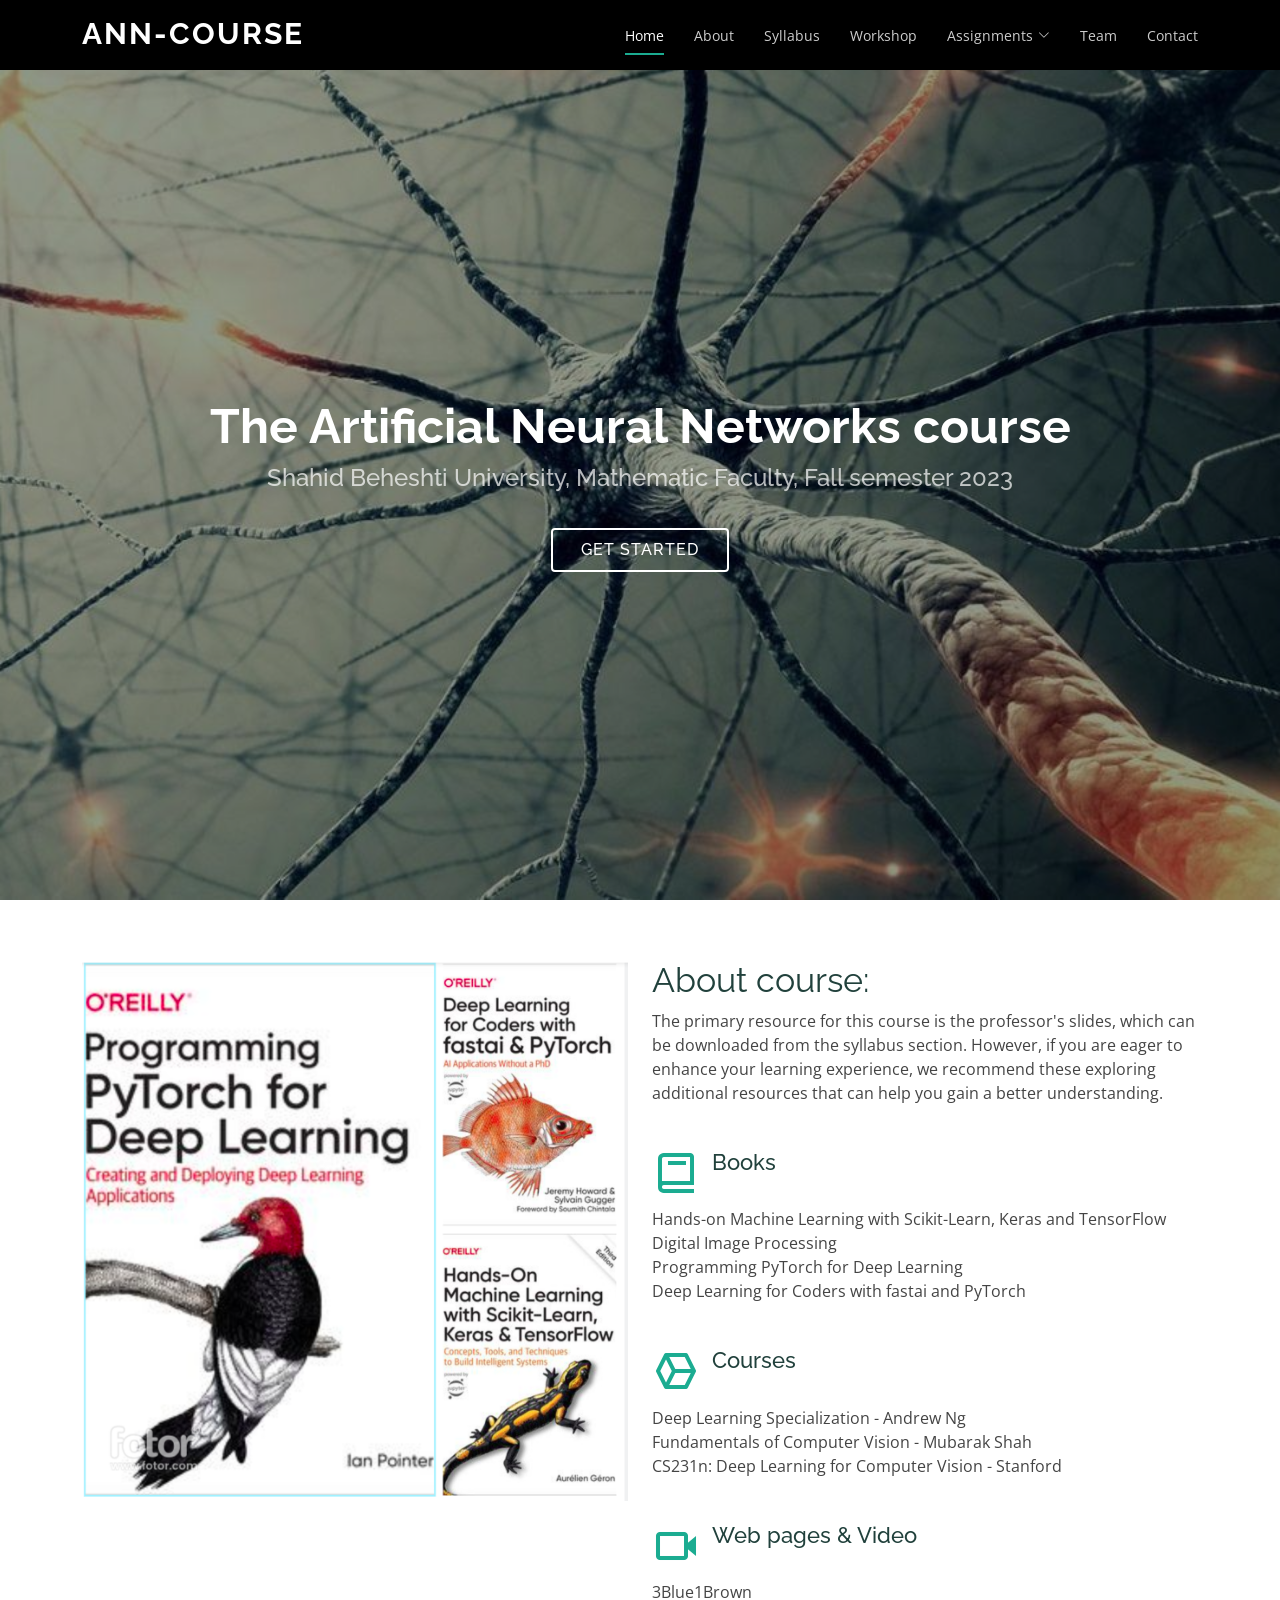
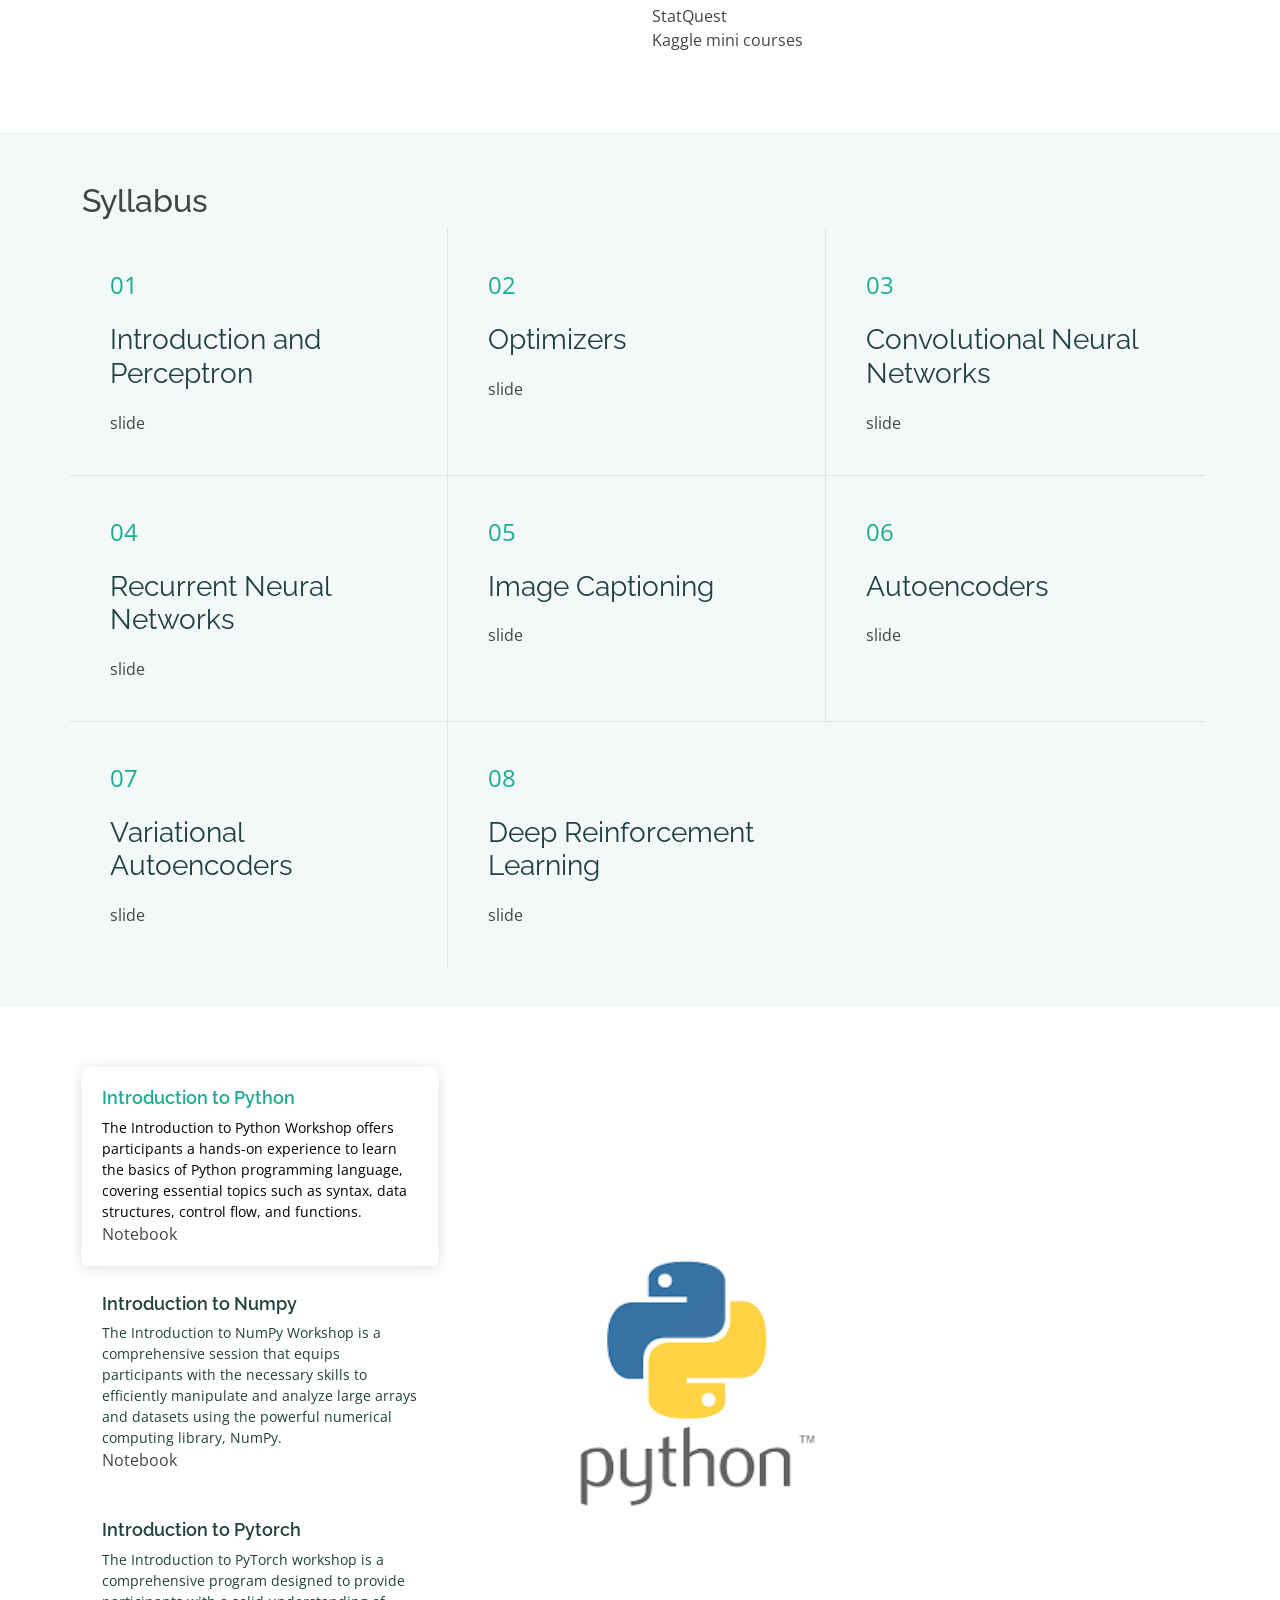
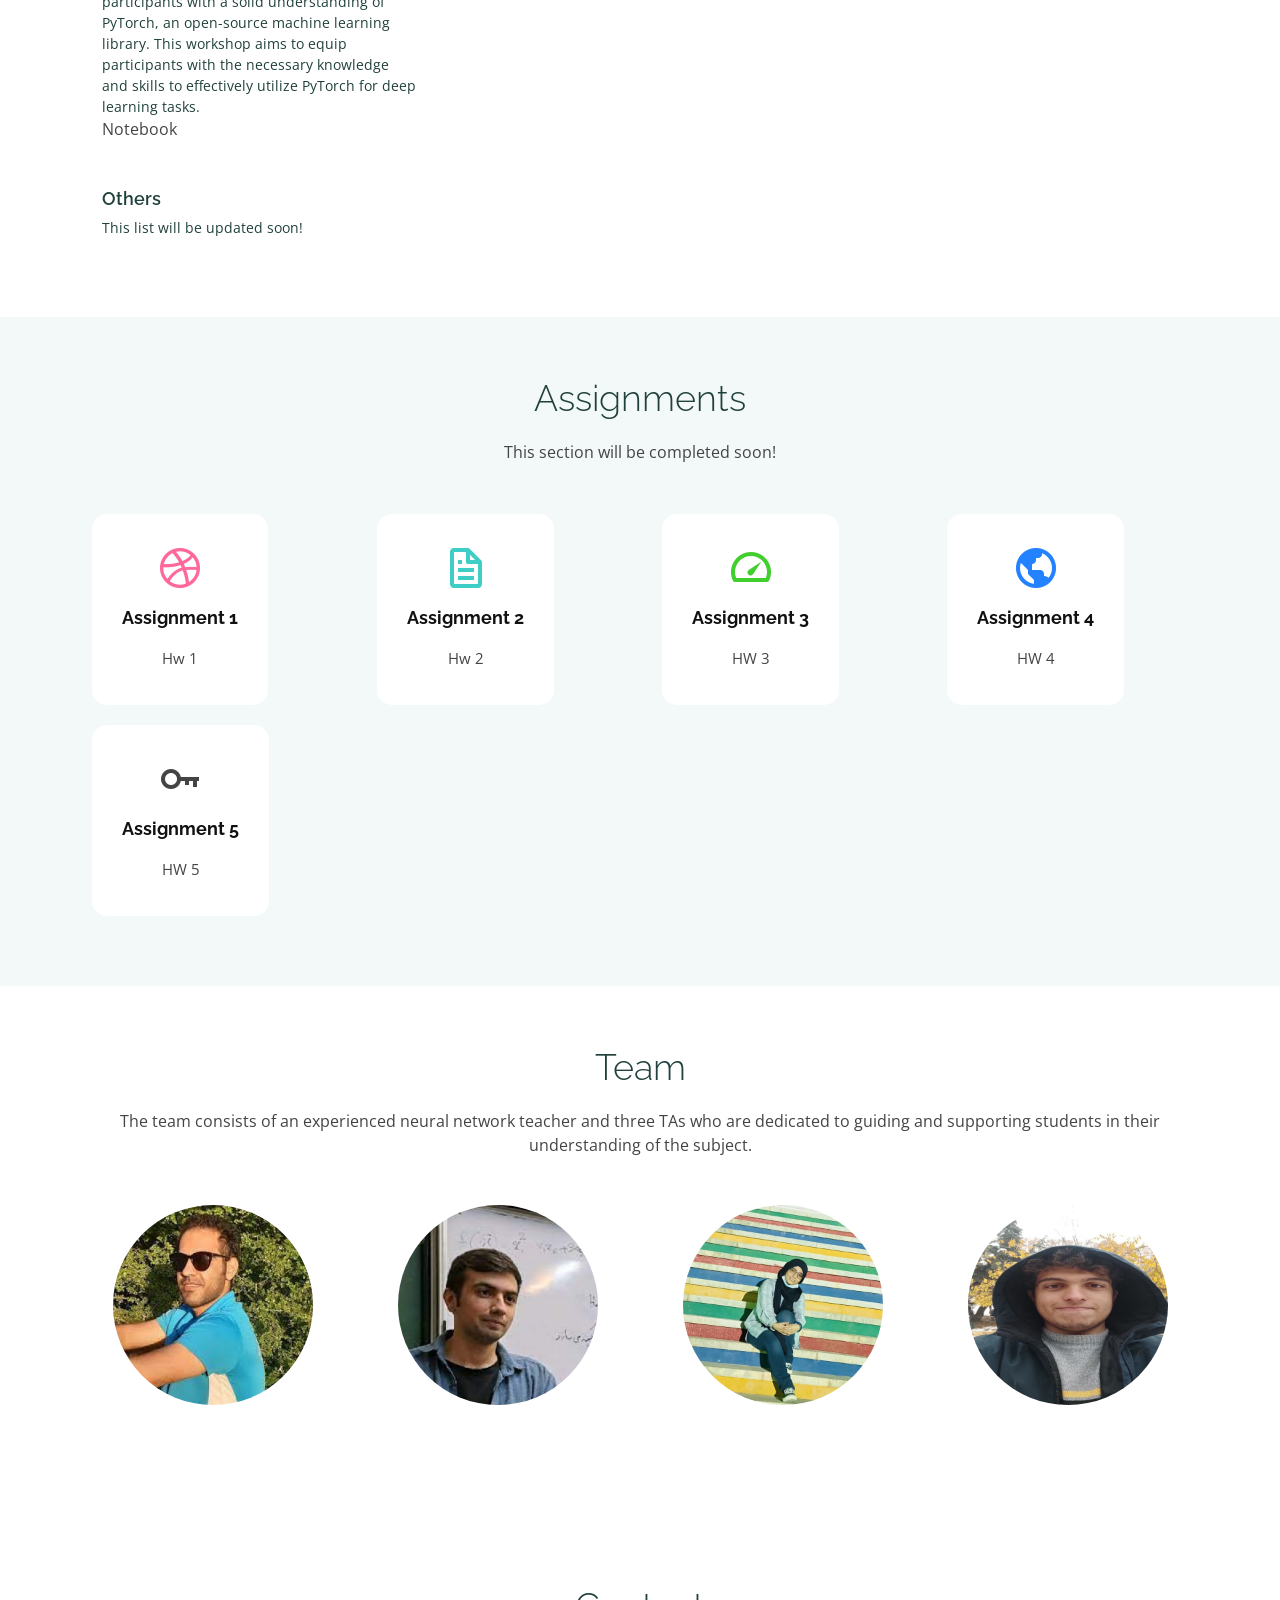
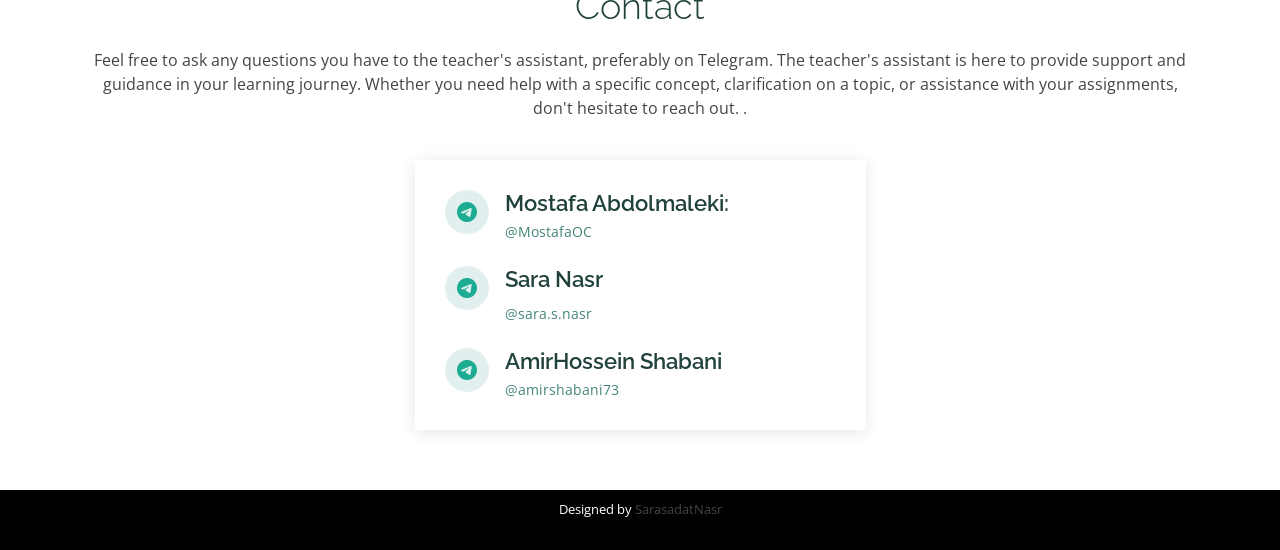
==== commit 182f7e1a: "Addition-01" ====
--- a/index.html
+++ b/index.html
@@ -198,33 +198,45 @@
         <div class="row">
           <div class="col-lg-4 mb-5 mb-lg-0" data-aos="fade-right">
             <ul class="nav nav-tabs flex-column">
+
               <li class="nav-item">
-                <a class="nav-link active show" data-bs-toggle="tab" href="#tab-1">
+                <div class="nav-link active show" data-bs-toggle="tab" href="#tab-1">
+                <a>
                   <h4>Introduction to Python</h4>
                   <p>The Introduction to Python Workshop offers participants a hands-on experience to learn the basics of Python programming language,
                      covering essential topics such as syntax, data structures, control flow, and functions.</p>
                 </a>
+                <a href="./assets/notebooks/workshop1.ipynb">Notebook</a>
+              </div>
               </li>
+
               <li class="nav-item mt-2">
-                <a class="nav-link" data-bs-toggle="tab" href="#tab-2">
+                <div class="nav-link" data-bs-toggle="tab" href="#tab-2">
+                <a>
                   <h4>Introduction to Numpy</h4>
                   <p>The Introduction to NumPy Workshop is a comprehensive session that equips participants with the necessary skills to
                     efficiently manipulate and analyze large arrays and datasets using the powerful numerical computing library, NumPy.</p>
                 </a>
+                <a href="./assets/notebooks/workshop2.ipynb">Notebook</a>
+              </div>
               </li>
+              
               <li class="nav-item mt-2">
-                <a class="nav-link" data-bs-toggle="tab" href="#tab-3">
+                <div class="nav-link" data-bs-toggle="tab" href="#tab-3">
+                <a>
                   <h4>Introduction to Pytorch</h4>
-                  <p>The Introduction to PyTorch Workshop offers participants a practical introduction to deep learning and PyTorch,
-                     enabling them to build and train neural networks for various applications.</p>
+                  <p>The Introduction to PyTorch workshop is a comprehensive program designed to provide participants with a solid 
+                    understanding of PyTorch, an open-source machine learning library. This workshop aims to equip participants with
+                    the necessary knowledge and skills to effectively utilize PyTorch for deep learning tasks.</p>
                 </a>
+                <a href="#">Notebook</a>
+              </div>
               </li>
+
               <li class="nav-item mt-2">
                 <a class="nav-link" data-bs-toggle="tab" href="#tab-4">
-                  <h4>Neural Network Architectures</h4>
-                  <p>The Implementing Various Neural Network Architectures Workshop provides participants with hands-on experience in
-                    designing and implementing diverse neural network architectures, exploring different layers, activation functions, 
-                    and connectivity patterns to tackle real-world machine learning challenges.</p>
+                  <h4>Others</h4>
+                  <p>This list will be updated soon!</p>
                 </a>
               </li>
             </ul>
@@ -333,12 +345,6 @@
                   <h4>Prof.Kheradpisheh</h4>
                   <span>INSTRUCTOR</span>
                 </div>
-                <div class="social">
-                  <a href=""><i class="bi bi-twitter"></i></a>
-                  <a href=""><i class="bi bi-facebook"></i></a>
-                  <a href=""><i class="bi bi-instagram"></i></a>
-                  <a href=""><i class="bi bi-linkedin"></i></a>
-                </div>
               </div>
             </div>
           </div>
@@ -351,12 +357,6 @@
                   <h4>Mostafa Abdolmaleki</h4>
                   <span>HEAD ASSISTANT</span>
                 </div>
-                <div class="social">
-                  <a href=""><i class="bi bi-twitter"></i></a>
-                  <a href=""><i class="bi bi-facebook"></i></a>
-                  <a href=""><i class="bi bi-instagram"></i></a>
-                  <a href=""><i class="bi bi-linkedin"></i></a>
-                </div>
               </div>
             </div>
           </div>
@@ -369,12 +369,6 @@
                   <h4>Sara Nasr</h4>
                   <span>ASSISTANT</span>
                 </div>
-                <div class="social">
-                  <a href=""><i class="bi bi-twitter"></i></a>
-                  <a href=""><i class="bi bi-facebook"></i></a>
-                  <a href=""><i class="bi bi-instagram"></i></a>
-                  <a href=""><i class="bi bi-linkedin"></i></a>
-                </div>
               </div>
             </div>
           </div>
@@ -387,12 +381,6 @@
                   <h4>AmirHossein Shabani</h4>
                   <span>ASSISTANT</span>
                 </div>
-                <div class="social">
-                  <a href=""><i class="bi bi-twitter"></i></a>
-                  <a href=""><i class="bi bi-facebook"></i></a>
-                  <a href=""><i class="bi bi-instagram"></i></a>
-                  <a href=""><i class="bi bi-linkedin"></i></a>
-                </div>
               </div>
             </div>
           </div>
--- a/assets/css/style.css
+++ b/assets/css/style.css
@@ -554,6 +554,7 @@
 
 .about .icon-box {
   margin-top: 44px;
+  margin-bottom: 20px;
 }
 
 .about .icon-box i {
@@ -660,7 +661,10 @@
 .features .tab-pane.active {
   animation: slide-down 0.5s ease-out;
 }
-
+.features img {
+  margin-top: 30%;
+  width: 70%;
+}
 @keyframes slide-down {
   0% {
     opacity: 0;
@@ -678,7 +682,7 @@
   padding: 30px;
   position: relative;
   overflow: hidden;
-  margin: 0;
+  margin: 10px;
   background: #fff;
   transition: all 0.3s ease-in-out;
   border-radius: 15px;
@@ -1039,7 +1043,7 @@
 .team .member {
   text-align: center;
   margin-bottom: 20px;
-  background: #343a40;
+  background: #ffffff;
   position: relative;
   overflow: hidden;
 }
@@ -1076,32 +1080,6 @@
   color: #fff;
 }
 
-.team .member .social {
-  position: absolute;
-  left: -50px;
-  top: 0;
-  bottom: 0;
-  width: 50px;
-  transition: left ease-in-out 0.3s;
-  background: rgba(0, 0, 0, 0.5);
-  text-align: center;
-}
-
-.team .member .social a {
-  transition: color 0.3s;
-  display: block;
-  color: #fff;
-  margin-top: 15px;
-}
-
-.team .member .social a:hover {
-  color: #1bac91;
-}
-
-.team .member .social i {
-  font-size: 18px;
-  margin: 0 2px;
-}
 
 .team .member:hover .member-info {
   background: linear-gradient(0deg, rgba(0, 0, 0, 0.9) 0%, rgba(0, 0, 0, 0.8) 20%, rgba(0, 212, 255, 0) 100%);
@@ -1113,12 +1091,10 @@
   bottom: 30px;
   transition: bottom 0.4s;
 }
-
-.team .member:hover .social {
-  left: 0;
-  transition: left ease-in-out 0.3s;
-}
-
+.team .member img{
+  width: 200px;
+  border-radius: 50%;
+}
 /*--------------------------------------------------------------
 # F.A.Q
 --------------------------------------------------------------*/
@@ -1416,11 +1392,7 @@
   transition: 0.3s;
 }
 
-#footer .footer-top .social-links a:hover {
-  background: #1bac91;
-  color: #fff;
-  text-decoration: none;
-}
+
 
 #footer .footer-top h4 {
   font-size: 16px;
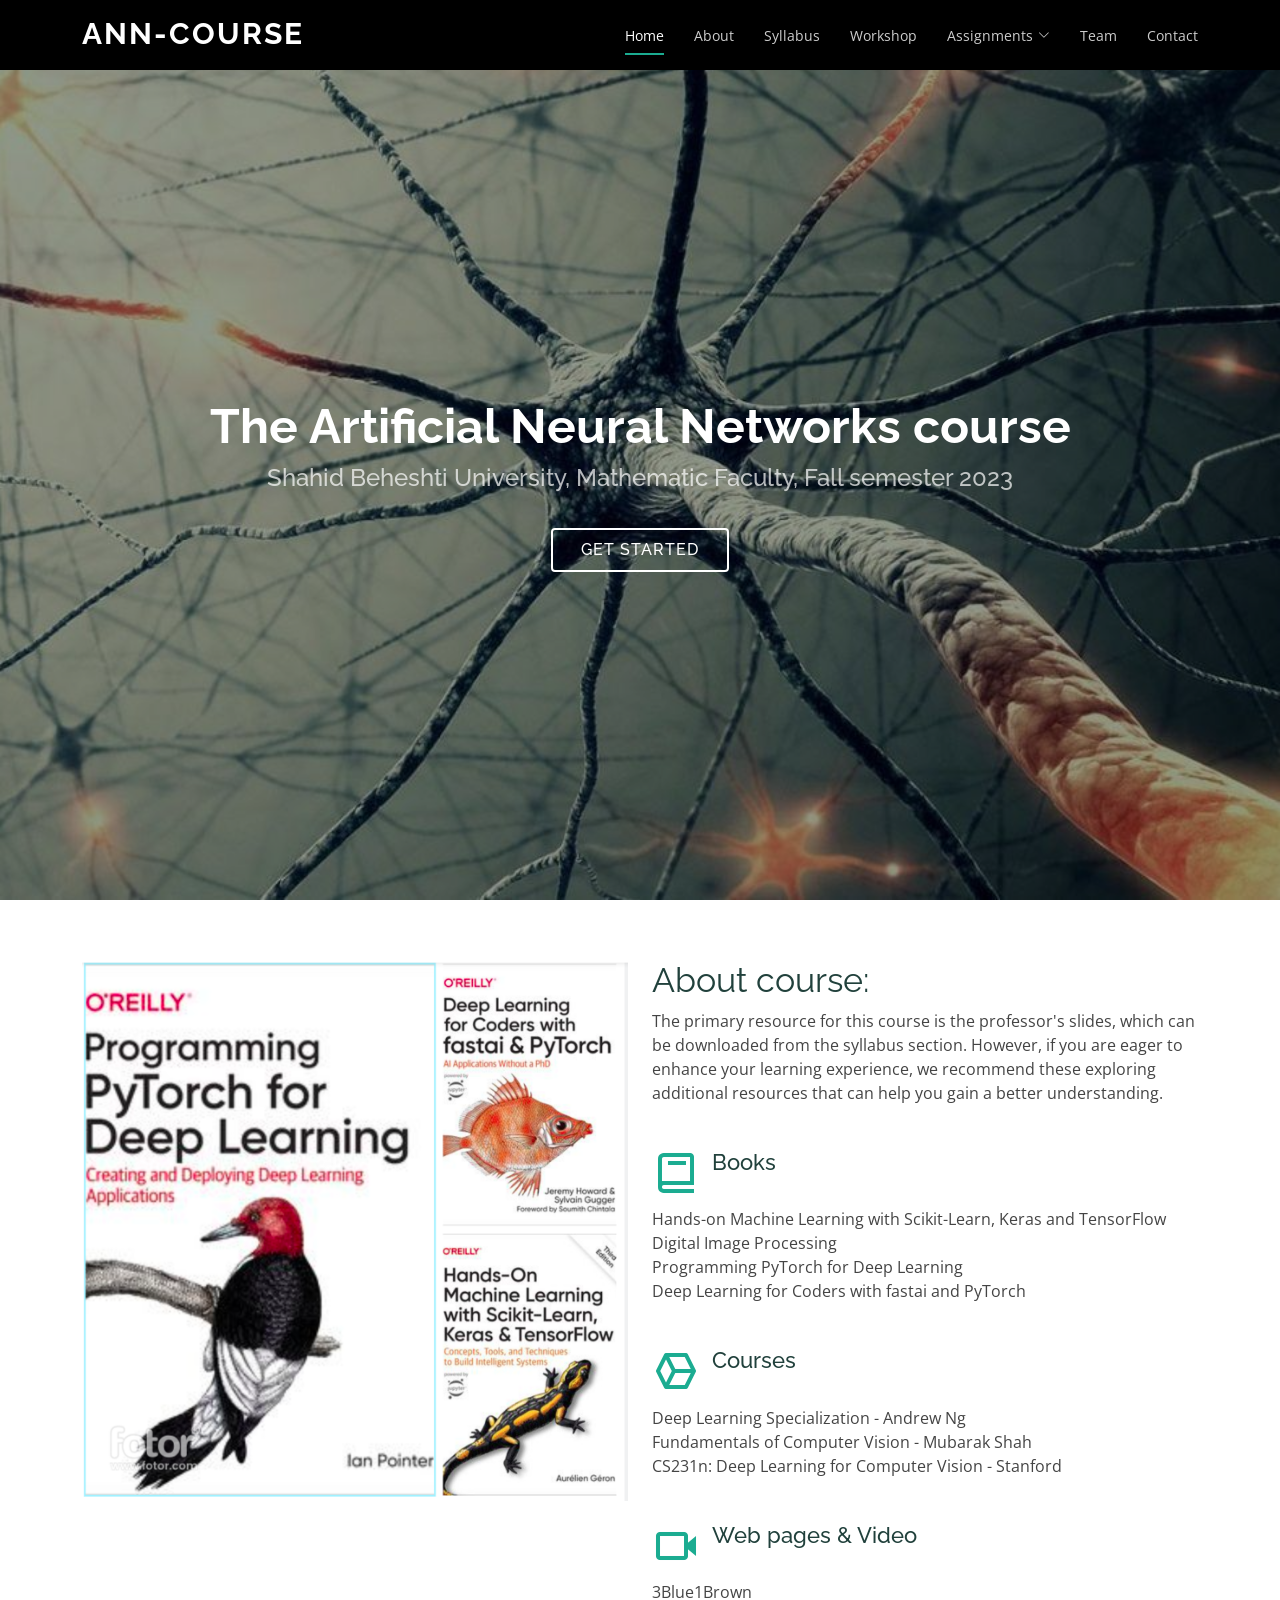
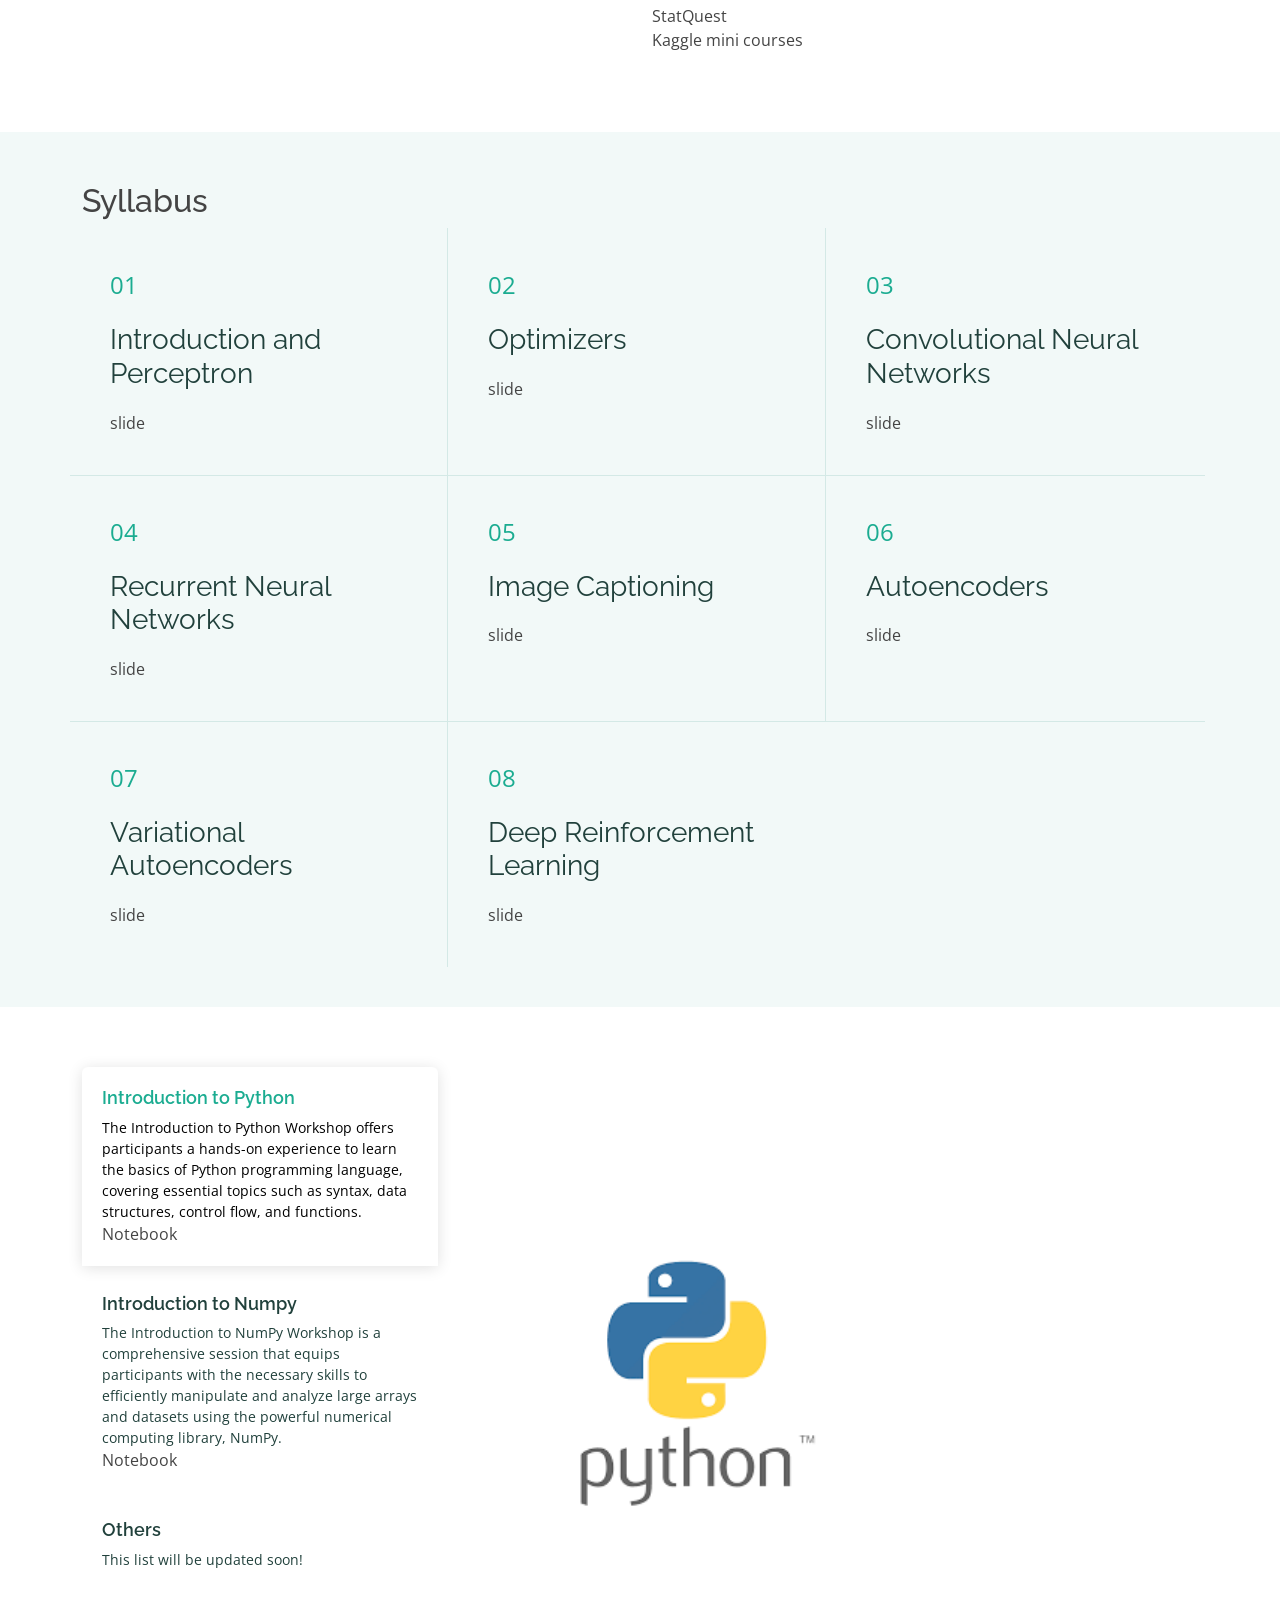
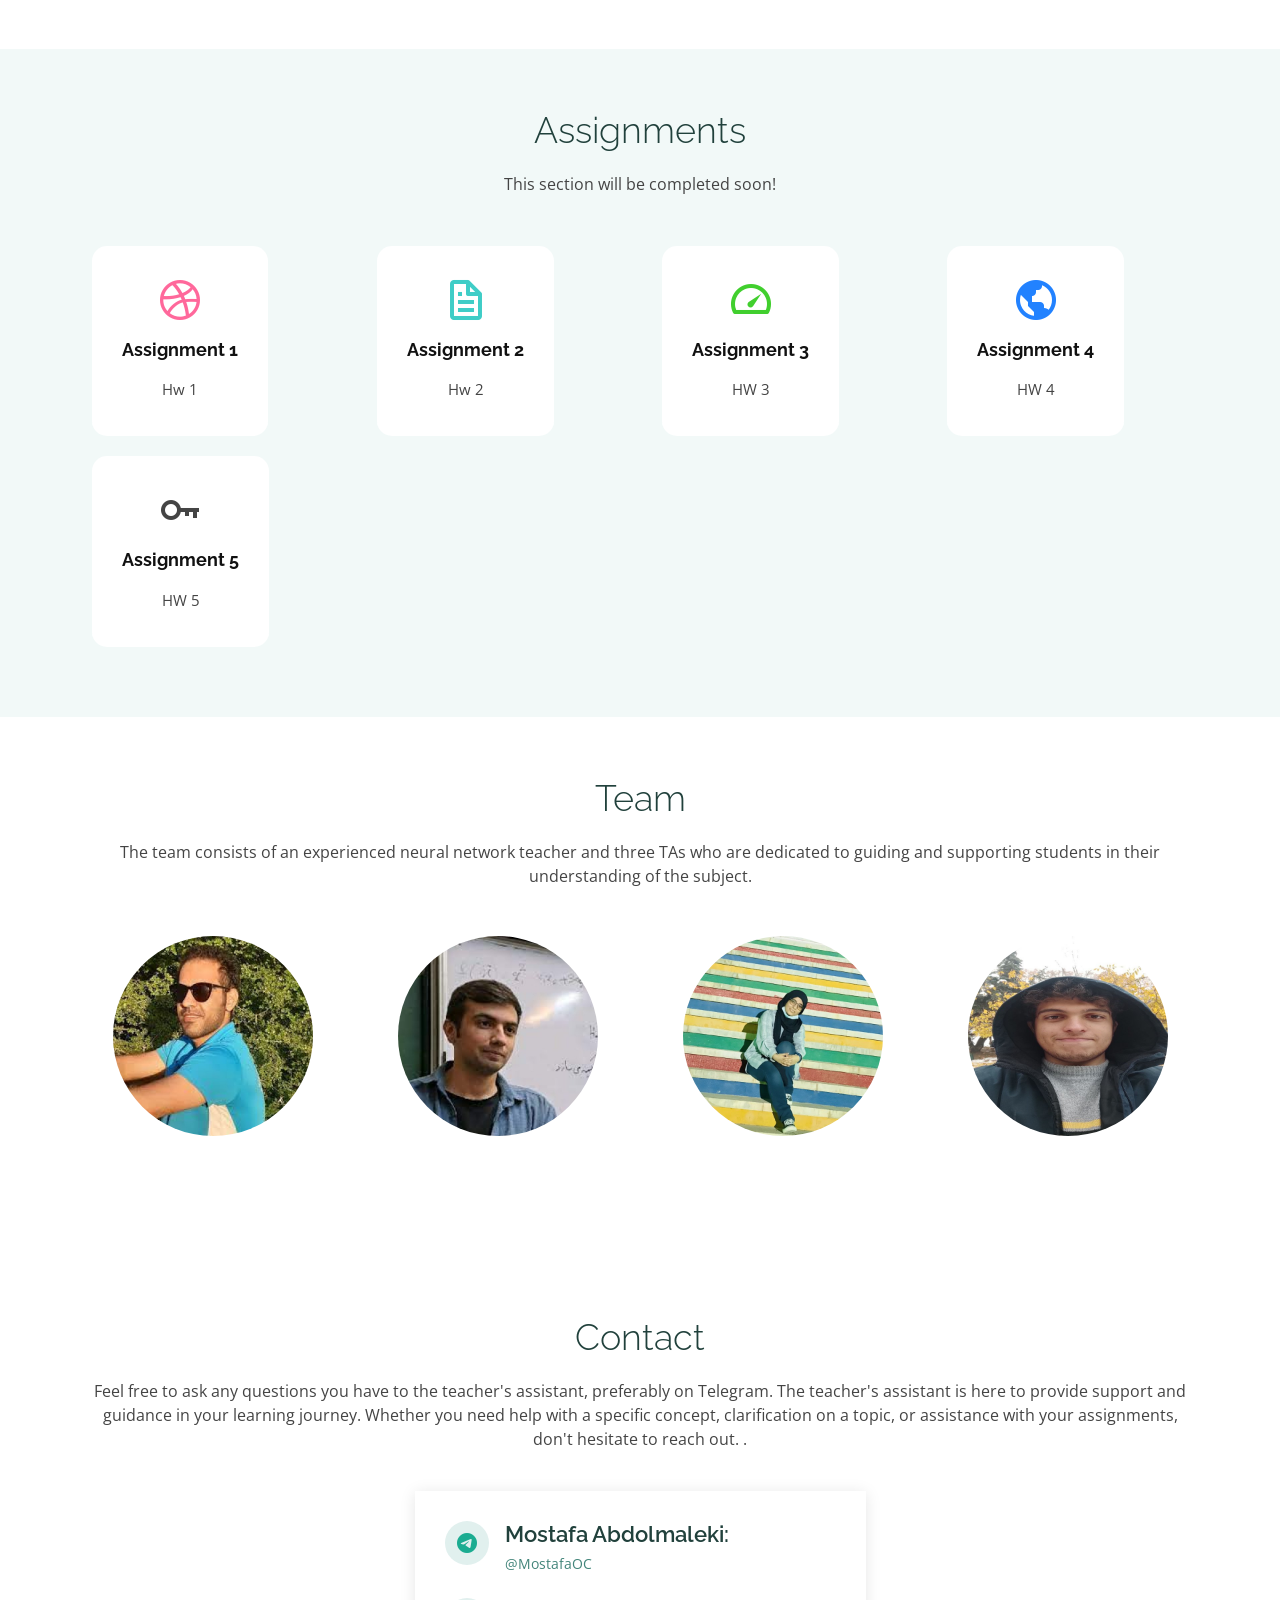
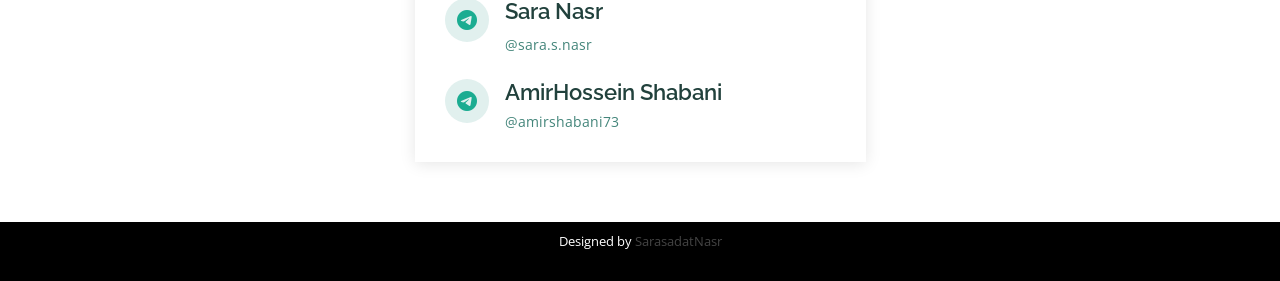
==== commit acec7a96: "Update index.html" ====
--- a/index.html
+++ b/index.html
@@ -220,7 +220,7 @@
                 <a href="./assets/notebooks/workshop2.ipynb">Notebook</a>
               </div>
               </li>
-              
+              <!--
               <li class="nav-item mt-2">
                 <div class="nav-link" data-bs-toggle="tab" href="#tab-3">
                 <a>
@@ -231,7 +231,8 @@
                 </a>
                 <a href="#">Notebook</a>
               </div>
-              </li>
+              </li> 
+              -->
 
               <li class="nav-item mt-2">
                 <a class="nav-link" data-bs-toggle="tab" href="#tab-4">
@@ -253,11 +254,13 @@
                   <img src="assets/img/features-2.png" alt="" class="img-fluid">
                 </figure>
               </div>
+              <!--
               <div class="tab-pane" id="tab-3">
                 <figure>
                   <img src="assets/img/features-3.png" alt="" class="img-fluid">
                 </figure>
               </div>
+              -->
               <div class="tab-pane" id="tab-4">
                 <figure>
                   <img src="assets/img/features-4.png" alt="" class="img-fluid">
@@ -460,4 +463,4 @@
 
 </body>
 
-</html>+</html>
